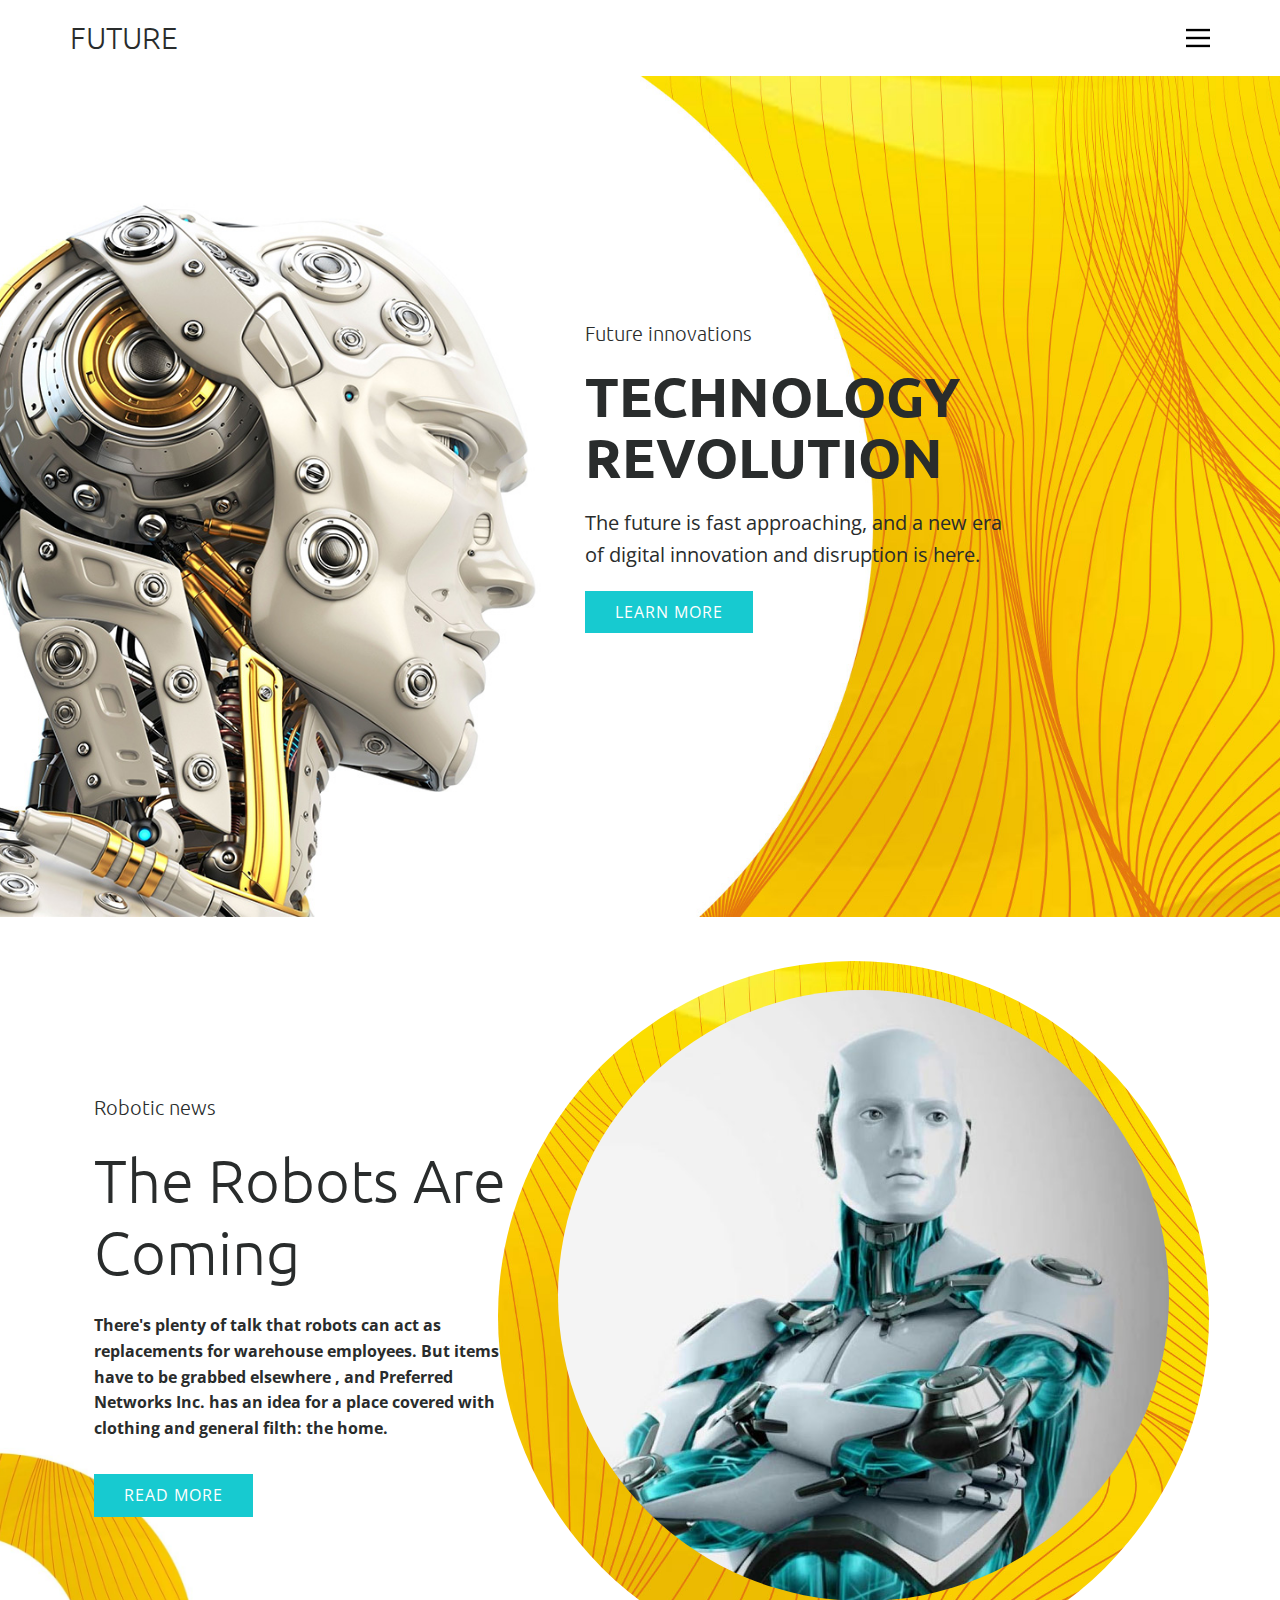
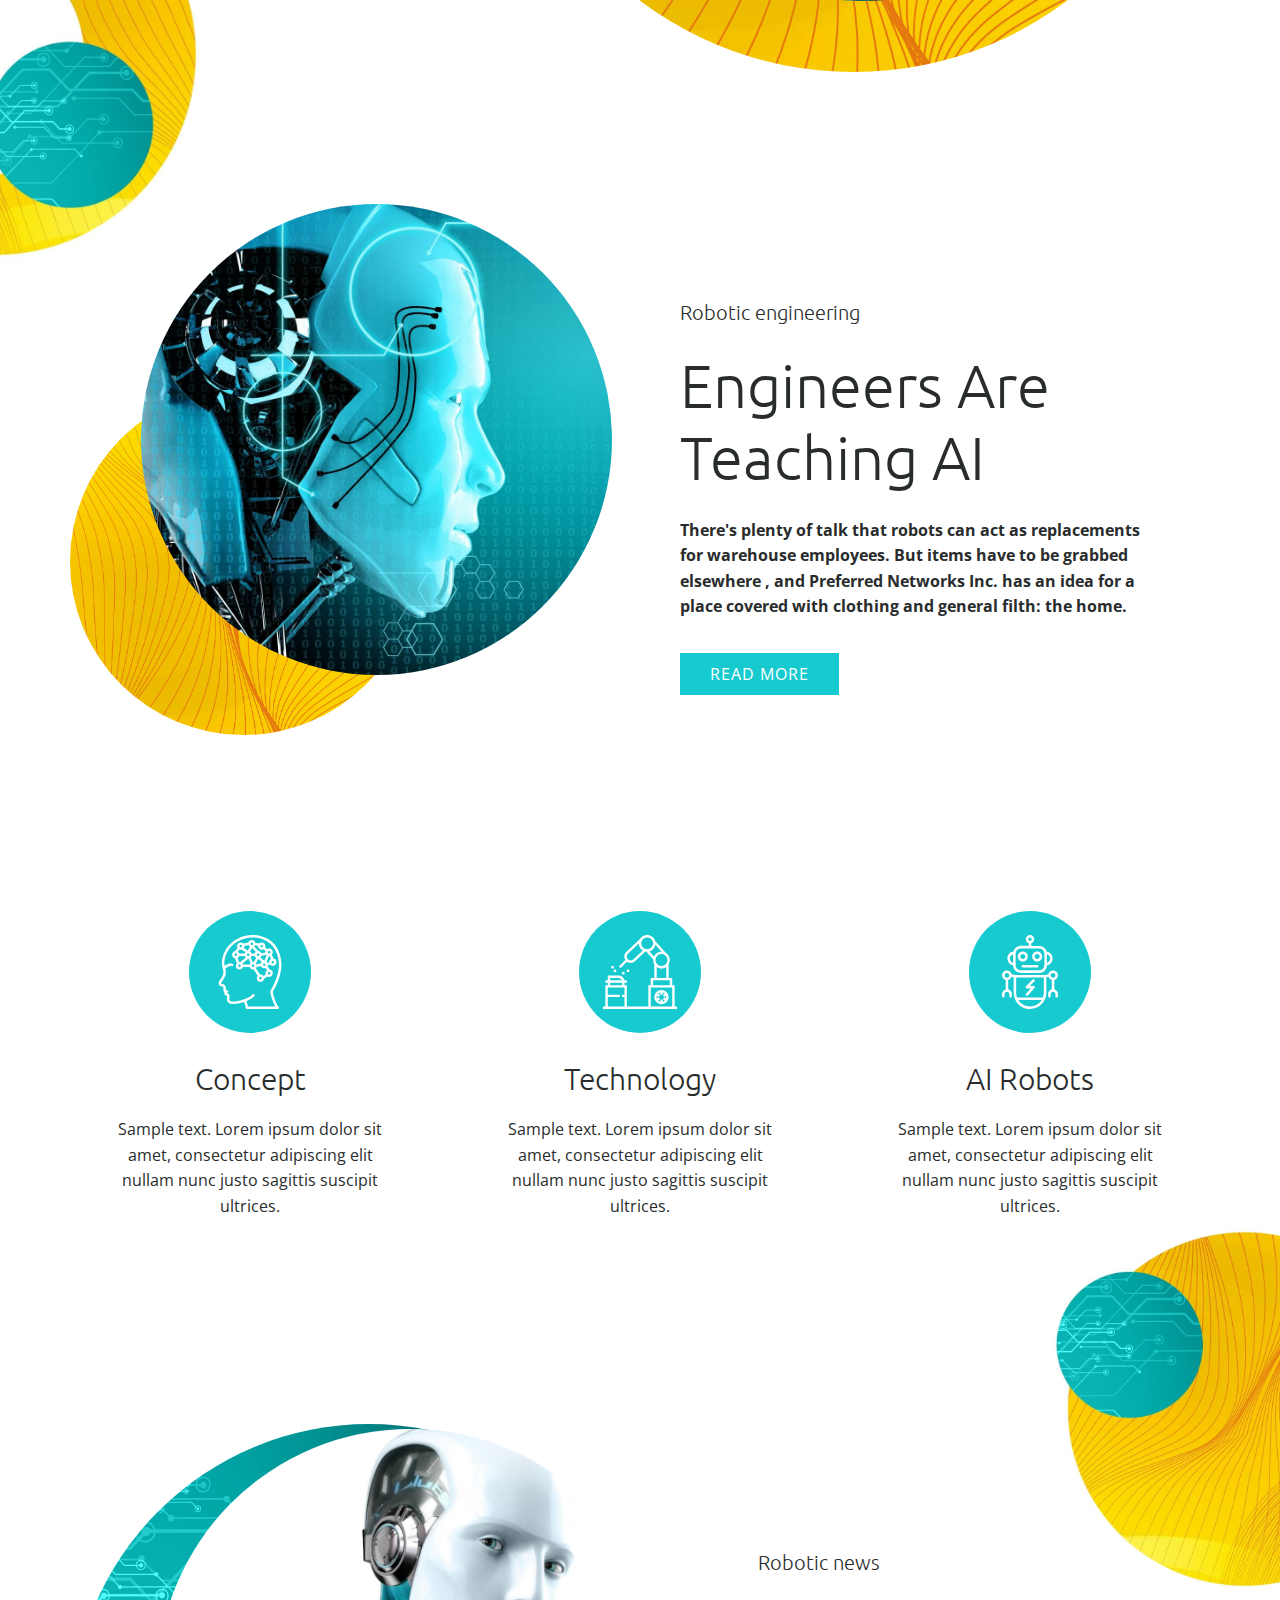
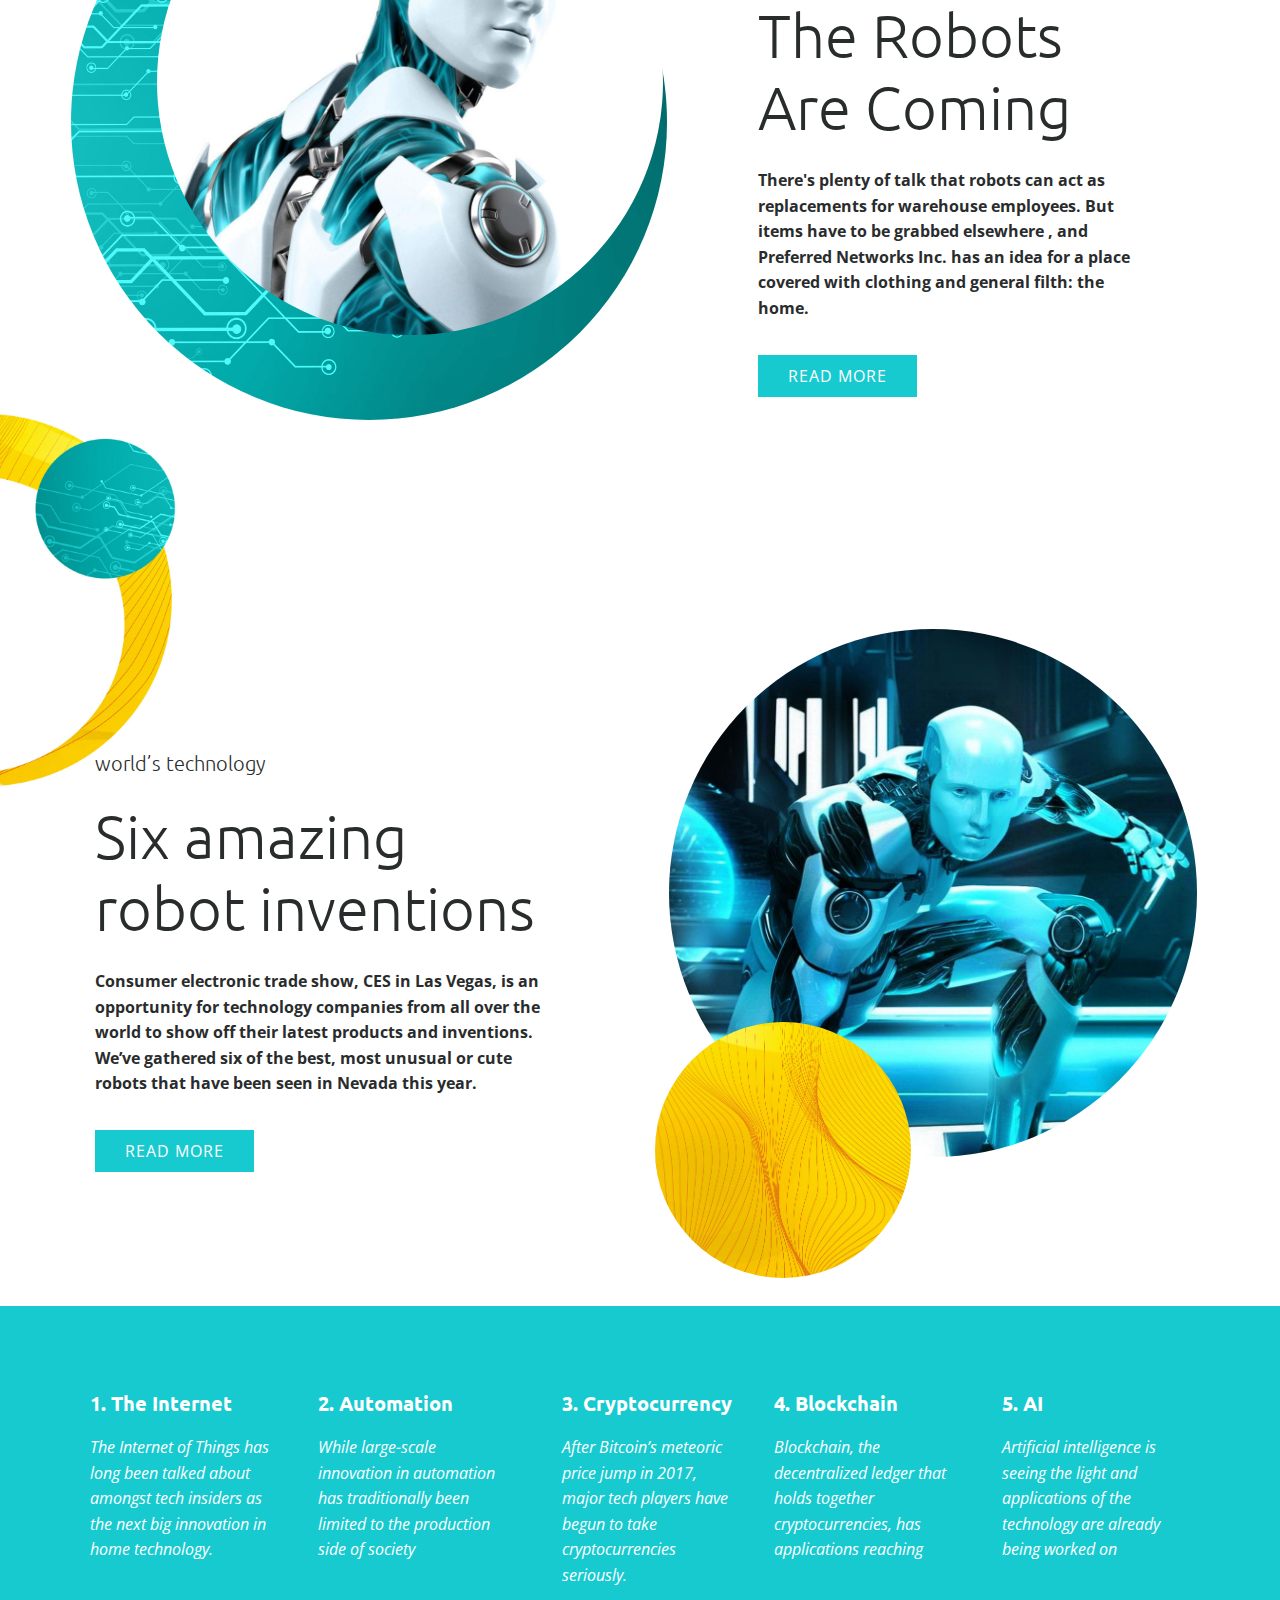
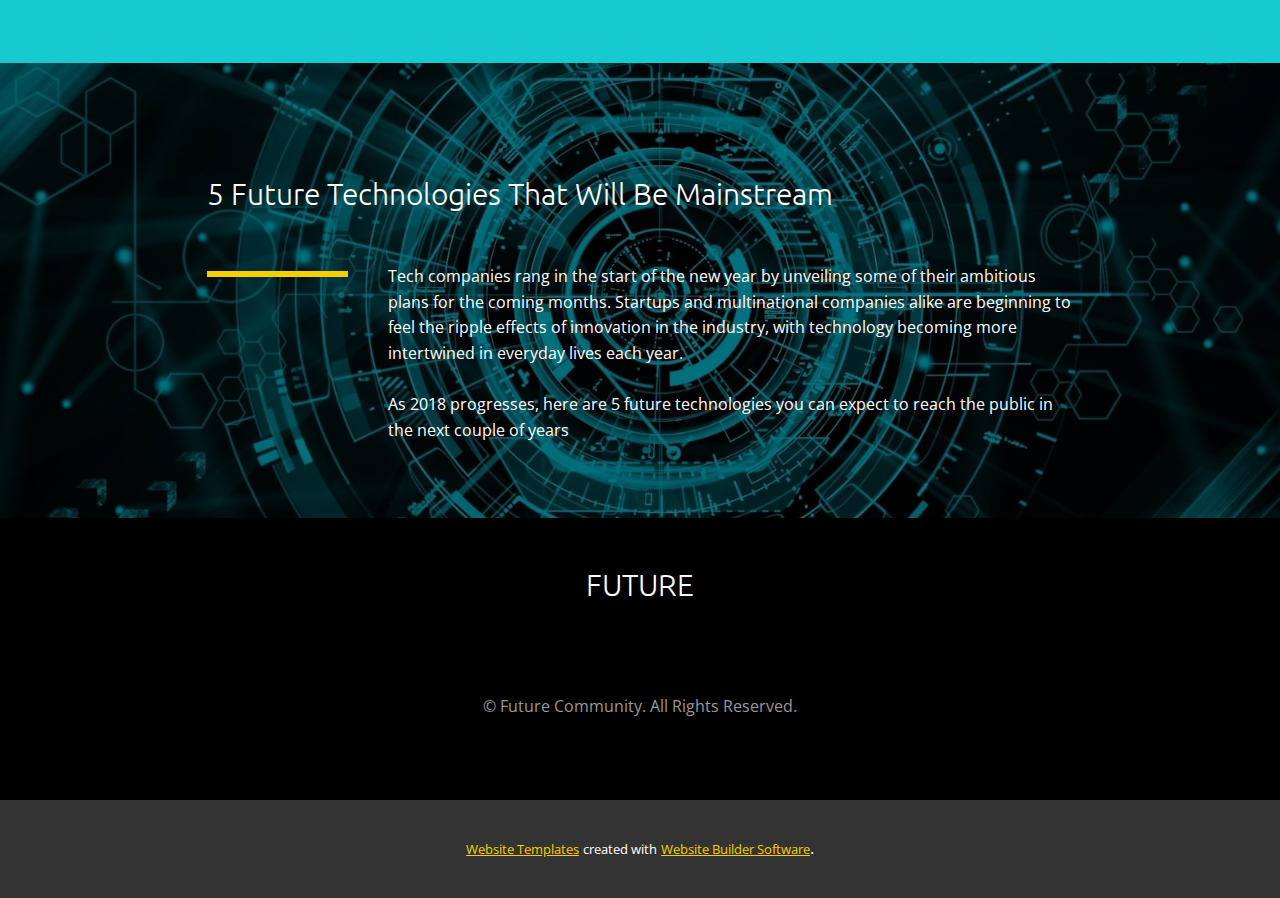
==== index.html @ d13a73da "Initial" ====
<!DOCTYPE html>
<html style="font-size: 16px;">
  <head>
    <meta name="viewport" content="width=device-width, initial-scale=1.0">
    <meta charset="utf-8">
    <meta name="keywords" content="FutureTechnologies, Can robots replace HR?, Tesla electric trucks, The robots are coming, Gadgets of the Future">
    <meta name="description" content="">
    <title>Page 2</title>
    <link rel="stylesheet" href="nicepage.css" media="screen">
<link rel="stylesheet" href="Page-2.css" media="screen">
    <script class="u-script" type="text/javascript" src="jquery-1.9.1.min.js" defer=""></script>
    <script class="u-script" type="text/javascript" src="nicepage.js" defer=""></script>
    <meta name="generator" content="Nicepage 4.12.16, nicepage.com">
    <link id="u-theme-google-font" rel="stylesheet" href="https://fonts.googleapis.com/css?family=Ubuntu:300,300i,400,400i,500,500i,700,700i|Open+Sans:300,300i,400,400i,500,500i,600,600i,700,700i,800,800i">
    
    
    
    
    
    
    
    
    
    <script type="application/ld+json">{
		"@context": "http://schema.org",
		"@type": "Organization",
		"name": "",
		"sameAs": []
}</script>
    <meta name="theme-color" content="#f7cf00">
    <meta property="og:title" content="Page 2">
    <meta property="og:type" content="website">
  </head>
  <body data-home-page="https://website2208623.nicepage.io/Page-2.html?version=3602c1d8-d53a-402c-b72b-8eabaae0a425" data-home-page-title="Page 2" class="u-body u-xl-mode"><header class="u-clearfix u-header u-header" id="sec-d5ff"><div class="u-clearfix u-sheet u-sheet-1">
        <nav class="u-align-left u-menu u-menu-dropdown u-nav-spacing-25 u-offcanvas u-menu-1" data-responsive-from="XL">
          <div class="menu-collapse">
            <a class="u-button-style u-nav-link u-text-black" href="#" style="padding: 4px 0px; font-size: calc(1em + 8px);">
              <svg class="u-svg-link" preserveAspectRatio="xMidYMin slice" viewBox="0 0 302 302" style="undefined"><use xlink:href="#svg-7b92"></use></svg>
              <svg xmlns="http://www.w3.org/2000/svg" xmlns:xlink="http://www.w3.org/1999/xlink" version="1.1" id="svg-7b92" x="0px" y="0px" viewBox="0 0 302 302" style="enable-background:new 0 0 302 302;" xml:space="preserve" class="u-svg-content"><g><rect y="36" width="302" height="30"></rect><rect y="236" width="302" height="30"></rect><rect y="136" width="302" height="30"></rect>
</g><g></g><g></g><g></g><g></g><g></g><g></g><g></g><g></g><g></g><g></g><g></g><g></g><g></g><g></g><g></g></svg>
            </a>
          </div>
          <div class="u-nav-container">
            <ul class="u-nav u-spacing-25 u-unstyled"><li class="u-nav-item"><a class="u-button-style u-nav-link" href="Page-2.html" style="padding: 8px 0px;">Page 2</a>
</li></ul>
          </div>
          <div class="u-nav-container-collapse">
            <div class="u-align-center u-black u-container-style u-inner-container-layout u-opacity u-opacity-95 u-sidenav">
              <div class="u-inner-container-layout u-sidenav-overflow">
                <div class="u-menu-close"></div>
                <ul class="u-align-center u-nav u-popupmenu-items u-unstyled u-nav-2"><li class="u-nav-item"><a class="u-button-style u-nav-link" href="Page-2.html">Page 2</a>
</li></ul>
              </div>
            </div>
            <div class="u-black u-menu-overlay u-opacity u-opacity-70"></div>
          </div>
        </nav>
        <h3 class="u-headline u-text u-text-1">
          <a href="/">FUTURE</a>
        </h3>
      </div></header> 
    <section class="u-clearfix u-valign-middle-lg u-valign-middle-md u-valign-middle-sm u-section-1" id="carousel_c23b">
      <div class="u-clearfix u-expanded-width u-layout-wrap u-layout-wrap-1">
        <div class="u-layout">
          <div class="u-layout-row">
            <div class="u-container-style u-image u-layout-cell u-left-cell u-size-30 u-image-1">
              <div class="u-container-layout"></div>
            </div>
            <div class="u-container-style u-image u-layout-cell u-right-cell u-size-30 u-image-2">
              <div class="u-container-layout u-valign-middle-lg u-valign-middle-md u-container-layout-2">
                <div class="u-border-no-bottom u-border-no-left u-border-no-right u-border-no-top u-container-style u-group u-group-1">
                  <div class="u-container-layout u-valign-middle-md u-valign-middle-sm u-valign-middle-xs u-container-layout-3">
                    <h5 class="u-text u-text-1">Future innovations</h5>
                    <h1 class="u-text u-title u-text-2">Technology Revolution</h1>
                    <p class="u-large-text u-text u-text-variant u-text-3">The future is fast approaching, and a new era of digital innovation and disruption is here.</p>
                    <a href="#" class="u-border-none u-btn u-button-style u-palette-2-base u-btn-1">learn more</a>
                  </div>
                </div>
              </div>
            </div>
          </div>
        </div>
      </div>
    </section>
    <section class="u-clearfix u-section-2" id="sec-f998">
      <img src="images/2.jpg" alt="" class="u-image u-image-default u-image-1" data-image-width="693" data-image-height="1080">
      <div class="u-clearfix u-expanded-width-md u-expanded-width-sm u-expanded-width-xs u-gutter-30 u-layout-wrap u-layout-wrap-1">
        <div class="u-layout">
          <div class="u-layout-row">
            <div class="u-container-style u-layout-cell u-left-cell u-size-28 u-layout-cell-1">
              <div class="u-container-layout u-valign-middle u-container-layout-1">
                <h5 class="u-text u-text-1">Robotic news</h5>
                <h2 class="u-text u-text-2">The Robots Are Coming</h2>
                <p class="u-text u-text-3">There's plenty of talk that robots can act as replacements for warehouse employees. But items have to be grabbed elsewhere , and Preferred Networks Inc. has an idea for a place covered with clothing and general filth: the
                                    home. </p>
                <a href="https://www.popularmechanics.com/technology/robots/a23846041/robot-clean-your-room/" class="u-border-none u-btn u-button-style u-palette-2-base u-btn-1" title="robots" target="_blank">read more</a>
              </div>
            </div>
            <div class="u-container-style u-layout-cell u-right-cell u-size-32 u-layout-cell-2">
              <div class="u-container-layout">
                <div class="u-expanded-width-xs u-image u-image-circle u-image-2"></div>
                <div class="u-image u-image-circle u-image-3"></div>
              </div>
            </div>
          </div>
        </div>
      </div>
    </section>
    <section class="u-clearfix u-section-3" id="carousel_7661">
      <div class="u-clearfix u-sheet u-sheet-1">
        <div class="u-clearfix u-expanded-width u-gutter-30 u-layout-wrap u-layout-wrap-1">
          <div class="u-gutter-0 u-layout">
            <div class="u-layout-row">
              <div class="u-container-style u-layout-cell u-left-cell u-size-30 u-layout-cell-1">
                <div class="u-container-layout u-valign-middle-xl">
                  <div class="u-image u-image-circle u-image-1"></div>
                  <div class="u-image u-image-circle u-image-2"></div>
                </div>
              </div>
              <div class="u-container-style u-layout-cell u-right-cell u-size-30 u-layout-cell-2">
                <div class="u-container-layout u-valign-middle-lg u-valign-middle-sm u-valign-middle-xl u-valign-middle-xs u-valign-top-md u-container-layout-2">
                  <h5 class="u-text u-text-1">Robotic engineering</h5>
                  <h2 class="u-text u-text-2">Engineers Are Teaching AI</h2>
                  <p class="u-text u-text-3">There's plenty of talk that robots can act as replacements for warehouse employees. But items have to be grabbed elsewhere , and Preferred Networks Inc. has an idea for a place covered with clothing and general filth: the
                                    home. </p>
                  <a href="https://www.popularmechanics.com/technology/robots/a21058742/scientists-are-teaching-ai-to-do-household-chores/" class="u-border-none u-btn u-button-style u-palette-2-base u-btn-1" title="robots" target="_blank">read more</a>
                </div>
              </div>
            </div>
          </div>
        </div>
      </div>
    </section>
    <section class="u-clearfix u-section-4" id="sec-22e2">
      <img src="images/46.jpg" alt="" class="u-image u-image-default u-image-1" data-image-width="671" data-image-height="1080">
      <div class="u-clearfix u-gutter-30 u-layout-spacing-vertical u-layout-wrap u-layout-wrap-1">
        <div class="u-layout">
          <div class="u-layout-row">
            <div class="u-container-style u-layout-cell u-left-cell u-size-20 u-size-20-md u-layout-cell-1">
              <div class="u-container-layout u-valign-middle-xs u-container-layout-1"><span class="u-icon u-icon-circle u-palette-2-base u-text-body-alt-color u-icon-1"><svg class="u-svg-link" preserveAspectRatio="xMidYMin slice" viewBox="0 0 512.157 512.157" style=""><use xlink:href="#svg-fae4"></use></svg><svg class="u-svg-content" viewBox="0 0 512.157 512.157" x="0px" y="0px" id="svg-fae4" style="enable-background:new 0 0 512.157 512.157;"><g transform="translate(-1 -1)"><g><g><path d="M470.991,248.578c13.333-72.417-8.433-171.963-87.742-219.4C333.158,1.078,274.075-6.357,218.583,8.457     C141.716,29.012,85.216,84.17,67.449,156.003c-3.961,14.57-5.64,29.666-4.975,44.75c0.851,9.359,2.578,18.618,5.159,27.654     c3.473,11.5,5.193,23.458,5.1,35.471c-0.358,14.3-10.208,29.137-18.908,42.229c-9.484,14.287-17.675,26.625-12.925,38.004     c4.508,7.713,12.442,12.795,21.333,13.667c0.512,0.092,1.03,0.145,1.55,0.158c2.376-0.291,4.758,0.497,6.491,2.149     s2.635,3.993,2.459,6.38c0,17.733,0.442,26.883,7.767,31.079c-0.639,1.334-1.085,2.753-1.325,4.212     c-0.736,5.006,1.067,10.049,4.808,13.454c3.72,3.603,8.433,6.009,13.533,6.908c0.358,0.083,0.7,0.146,1.033,0.225     c0.202,1.269,0.291,2.553,0.267,3.838c-0.061,3.173-0.286,6.342-0.675,9.492c-1.417,13.65-3.358,32.346,23.95,41.271     c5.481,1.532,11.162,2.223,16.85,2.05c25.858-1.148,51.413-6.047,75.863-14.542c7.059,12.31,11.315,26.026,12.462,40.171     c-0.001,2.263,0.898,4.434,2.499,6.035c1.6,1.6,3.771,2.499,6.035,2.499h213.333c3.649-0.045,6.86-2.422,7.967-5.9     c1.122-3.526-0.1-7.376-3.05-9.609c-8.829-6.704-38.068-77.335-38.967-102.705c2.577-5.851,6.029-12.421,10.117-20.053     C447.459,335.662,462.94,292.958,470.991,248.578z M397.953,394.086c0.217,20.408,18.615,74.332,34.421,102.005H243.61     c-2.125-13.075-6.361-25.717-12.543-37.432c24.724-9.69,46.503-22.149,56.957-35.822c2.845-3.747,2.123-9.09-1.616-11.946     c-3.738-2.857-9.083-2.15-11.951,1.579c-24.15,31.6-124.633,55.592-147.067,48.254c-14.208-4.646-13.642-10.1-12.275-23.283     c0.453-3.737,0.709-7.495,0.767-11.258c0-14.379-5.8-18.671-14.517-20.692c-1.645-0.235-3.216-0.842-4.592-1.775     c1.675-1.601,3.576-2.947,5.642-3.996c3.562-1.75,5.448-5.724,4.55-9.59s-4.34-6.603-8.309-6.606c-3.083,0-6.508,0-8.308-0.225     c-0.542-5.594-0.726-11.216-0.55-16.833c0.167-6.729-2.391-13.24-7.093-18.056c-4.702-4.816-11.151-7.529-17.882-7.523     c-6.15-1.296-8.017-2.963-8.175-3.35c-1.242-2.962,6.983-15.337,11.4-21.987c9.475-14.267,21.267-32.025,21.75-51.237     c0.239-10.661-0.947-21.306-3.527-31.653c9.305-8.188,20.286-14.244,32.177-17.743c4.237-0.74,8.591-0.435,12.683,0.887     c4.543,1.252,9.24-1.416,10.492-5.958c1.252-4.543-1.416-9.24-5.958-10.492c-6.72-2.068-13.844-2.458-20.75-1.138     c-12.059,3.072-23.329,8.669-33.065,16.421c-1.166-4.971-1.955-10.023-2.36-15.113c-0.578-13.298,0.949-26.604,4.525-39.425     c16.5-66.688,67.15-115.95,138.983-135.159c51.027-13.685,105.38-6.908,151.484,18.888     c72.325,43.254,92.025,134.854,79.725,201.658c-7.669,42.662-22.567,83.702-44.05,121.35     c-4.692,8.754-8.742,16.313-11.667,23.308C397.996,391.396,397.811,392.748,397.953,394.086z"></path><path d="M414.89,268.074c1.221-13.163-7.79-25.088-20.787-27.508l-16.341-22.651c1.002-1.848,1.77-3.814,2.286-5.853     l15.825-6.328c7.309,8.32,19.147,10.982,29.313,6.591c10.166-4.391,16.344-14.834,15.298-25.859s-9.08-20.118-19.891-22.518     l-12.82-25.573c8.993-9.163,9.77-23.584,1.812-33.659c-7.958-10.076-22.166-12.662-33.163-6.036l-14.296-11.869     c1.082-2.828,1.648-5.826,1.672-8.854c0.023-10.455-6.328-19.869-16.031-23.762c-9.703-3.894-20.8-1.481-28.01,6.09     l-25.299-6.324c-3.03-10.974-12.982-18.6-24.367-18.669c-11.385-0.069-21.429,7.435-24.592,18.371l-33.81,6.762     c-8.819-9.51-23.375-10.877-33.81-3.174c-10.435,7.702-13.418,22.014-6.93,33.244l-16.567,22.063     c-11.872,2.146-20.62,12.311-20.973,24.37c-0.353,12.059,7.786,22.718,19.512,25.555l13.699,33.819     c-7.516,7.378-9.735,18.612-5.589,28.295c4.146,9.682,13.808,15.829,24.334,15.481s19.762-7.118,23.26-17.053h45.813     c3.825,11.766,15.761,18.89,27.932,16.672l28.329,43.091c-7.268,8.058-8.649,19.828-3.445,29.35     c5.204,9.521,15.858,14.714,26.564,12.947c10.706-1.767,19.126-10.107,20.995-20.796l21.147-16.903     c4.024,2.537,8.681,3.891,13.438,3.907C402.619,291.302,413.67,281.238,414.89,268.074z M414.999,180.357     c4.268-0.009,7.886,3.137,8.47,7.364c0.585,4.227-2.044,8.237-6.153,9.387s-8.437-0.913-10.132-4.83     c-0.029-0.078-0.013-0.159-0.044-0.237l-0.054-0.083c-0.397-0.975-0.608-2.015-0.621-3.068     C406.471,184.18,410.288,180.362,414.999,180.357z M381.045,118.889c0.819-3.961,4.31-6.802,8.355-6.799     c4.713,0,8.533,3.82,8.533,8.533s-3.82,8.533-8.533,8.533c-1.056-0.013-2.099-0.224-3.077-0.622l-0.073-0.048     c-0.075-0.03-0.154-0.014-0.231-0.043C382.303,126.842,380.225,122.851,381.045,118.889z M372.556,139.75L372.556,139.75     l-15.769,39.428l-27.643-22.114c3.75-3.199,6.49-7.418,7.89-12.145l33.81-6.762C371.381,138.726,371.968,139.232,372.556,139.75z      M363.471,208.263c-1.149,4.104-5.152,6.73-9.375,6.148c-4.222-0.582-7.367-4.191-7.363-8.454     c0.005-4.711,3.822-8.529,8.533-8.533c1.056,0.013,2.099,0.224,3.077,0.622l0.073,0.048c0.077,0.031,0.158,0.018,0.235,0.046     C362.562,199.836,364.62,204.158,363.471,208.263z M338.199,69.424c4.713,0,8.533,3.82,8.533,8.533s-3.821,8.533-8.533,8.533     s-8.533-3.82-8.533-8.533C329.671,73.246,333.488,69.429,338.199,69.424z M293.293,71.26l19.491,4.873     c-0.045,0.614-0.184,1.2-0.184,1.825c0.015,14.132,11.468,25.585,25.6,25.6c4.576-0.024,9.061-1.287,12.976-3.656l14.297,11.869     c-1.082,2.828-1.649,5.826-1.673,8.854c0,0.516,0.123,0.999,0.152,1.508l-27.792,5.558c-3.485-8.112-10.903-13.857-19.629-15.202     l-31.244-31.243C288.756,78.646,291.511,75.211,293.293,71.26z M321.133,137.691c0,4.713-3.82,8.533-8.533,8.533     c-4.711-0.005-8.529-3.822-8.533-8.533c0-4.713,3.82-8.533,8.533-8.533S321.133,132.978,321.133,137.691z M269.933,52.357     c4.713,0,8.533,3.82,8.533,8.533s-3.82,8.533-8.533,8.533s-8.533-3.82-8.533-8.533C261.404,56.18,265.222,52.362,269.933,52.357z      M271.624,91.72l25.62,25.617c-3.983,3.009-6.998,7.118-8.672,11.82H268.36c-2.015-5.65-5.953-10.411-11.125-13.451     L271.624,91.72z M218.581,76.45l27.792-5.558c2.181,5.03,5.917,9.23,10.658,11.983l-15.49,25.817L214.763,91.51     c2.58-4.051,3.956-8.751,3.97-13.553C218.733,77.441,218.61,76.958,218.581,76.45z M252.866,137.691     c0,4.713-3.82,8.533-8.533,8.533c-4.711-0.005-8.529-3.822-8.533-8.533c0-4.713,3.82-8.533,8.533-8.533     S252.866,132.978,252.866,137.691z M193.133,69.424c4.713,0,8.533,3.82,8.533,8.533s-3.82,8.533-8.533,8.533     s-8.533-3.82-8.533-8.533C184.604,73.246,188.422,69.429,193.133,69.424z M183.845,101.75c5.199,2.144,10.987,2.389,16.349,0.693     l26.347,16.905c-2.804,2.747-4.938,6.104-6.235,9.809h-37.279c-1.863-5.282-5.405-9.809-10.085-12.886L183.845,101.75z      M158.999,146.224c-4.713,0-8.533-3.82-8.533-8.533c0.005-4.711,3.822-8.529,8.533-8.533c4.713,0,8.533,3.82,8.533,8.533     S163.712,146.224,158.999,146.224z M184.599,223.024c-4.713,0-8.533-3.821-8.533-8.533c0-4.713,3.82-8.533,8.533-8.533     s8.533,3.821,8.533,8.533C193.128,219.202,189.31,223.019,184.599,223.024z M189.452,189.381     c-1.598-0.318-3.224-0.482-4.853-0.491c-0.845,0-1.643,0.169-2.467,0.25l-11.628-28.707c5.839-2.959,10.32-8.045,12.522-14.209     h37.279c1.537,4.298,4.198,8.105,7.706,11.024L189.452,189.381z M254.439,205.957h-45.813c-0.911-2.556-2.226-4.95-3.894-7.09     l41.909-34.924l14.271,32.008C257.996,198.729,255.778,202.158,254.439,205.957z M268.36,146.224h20.213     c2.015,5.65,5.953,10.411,11.125,13.451l-17.742,29.569c-1.154-0.198-2.319-0.316-3.489-0.353c-0.661,0-1.282,0.146-1.931,0.195     l-14.649-32.855C264.803,153.452,267.021,150.023,268.36,146.224z M278.466,223.024c-4.713,0-8.533-3.821-8.533-8.533     c0-4.713,3.821-8.533,8.533-8.533c4.713,0,8.533,3.821,8.533,8.533C286.995,219.202,283.177,223.019,278.466,223.024z      M314.891,167.52l23.831,19.065c-3.749,3.2-6.49,7.419-7.89,12.145l-28.806,5.761c-1.187-2.727-2.839-5.226-4.883-7.386     L314.891,167.52z M329.666,308.357c-4.713,0-8.533-3.82-8.533-8.533s3.82-8.533,8.533-8.533s8.533,3.82,8.533,8.533     C338.195,304.535,334.377,308.353,329.666,308.357z M363.799,265.691c0.031,2.851,0.544,5.676,1.517,8.356l-14.405,11.515     c-5.386-8.413-15.323-12.737-25.15-10.943l-28.329-43.091c2.531-2.822,4.399-6.173,5.468-9.809l28.806-5.761     c5.492,12.971,20.439,19.057,33.429,13.611l10.527,14.592C368.288,248.839,363.814,256.958,363.799,265.691z M372.11,186.831     l16.282-40.709c0.341,0.014,0.662,0.102,1.007,0.102c1.028-0.04,2.053-0.144,3.069-0.31l10.332,20.611     c-8.226,4.438-13.368,13.019-13.401,22.366c0,0.346,0.089,0.667,0.102,1.01l-11.473,4.587     C376.561,191.583,374.552,188.984,372.11,186.831z M389.399,274.224c-4.713,0-8.533-3.82-8.533-8.533     c0.005-4.711,3.822-8.529,8.533-8.533c4.713,0,8.533,3.82,8.533,8.533S394.112,274.224,389.399,274.224z"></path>
</g>
</g>
</g></svg></span>
                <h3 class="u-align-center u-text u-text-1">Concept</h3>
                <p class="u-align-center u-text u-text-2">Sample text. Lorem ipsum dolor sit amet, consectetur adipiscing elit nullam nunc justo sagittis suscipit ultrices.</p>
              </div>
            </div>
            <div class="u-container-style u-layout-cell u-size-20 u-size-20-md u-layout-cell-2">
              <div class="u-container-layout u-valign-middle-xs u-container-layout-2"><span class="u-icon u-icon-circle u-palette-2-base u-text-body-alt-color u-icon-2"><svg class="u-svg-link" preserveAspectRatio="xMidYMin slice" viewBox="0 0 496 496" style=""><use xlink:href="#svg-05fe"></use></svg><svg class="u-svg-content" viewBox="0 0 496 496" x="0px" y="0px" id="svg-05fe" style="enable-background:new 0 0 496 496;"><g><g><g><rect x="72" y="232" width="16" height="16"></rect><rect x="56" y="208" width="16" height="16"></rect><rect x="128" y="248" width="16" height="16"></rect><rect x="160" y="232" width="16" height="16"></rect><path d="M392,464c26.472,0,48-21.528,48-48s-21.528-48-48-48s-48,21.528-48,48S365.528,464,392,464z M361.288,407.512     l12.856,7.424l8-13.856L369.2,393.6c4-4.072,9.104-6.984,14.8-8.464V400h16v-14.864c5.688,1.48,10.8,4.392,14.8,8.464     l-12.936,7.472l8,13.856l12.856-7.424c0.744,2.728,1.28,5.536,1.28,8.496c0,2.96-0.536,5.768-1.288,8.488l-12.856-7.424     l-8,13.856l12.944,7.48c-4,4.072-9.112,6.984-14.8,8.464V432h-16v14.864c-5.688-1.48-10.8-4.392-14.8-8.464l12.936-7.472     l-8-13.856l-12.856,7.424c-0.744-2.728-1.28-5.536-1.28-8.496C360,413.04,360.536,410.232,361.288,407.512z"></path><path d="M480,480V336h-16v-48h-24v-91.304c5.048-8.408,8-18.2,8-28.696c0-19.864-10.432-37.304-26.064-47.248l-72.312-80.808     C342.704,16.872,321.296,0,296,0c-19.648,0-36.936,10.2-46.936,25.56l-93.16,88.496c-8.312,7.896-12.976,18.56-13.128,30.024     c-0.104,8.352,2.256,16.32,6.648,23.184l-43.08,43.08l11.312,11.312l42.832-42.832c7.312,5.256,15.848,8.016,24.456,8.008     c10.232,0,20.488-3.728,28.608-11.224l70.368-64.96c2.408,0.536,4.872,0.904,7.392,1.112l44.976,50.592     C336.096,164.216,336,166.096,336,168c0,10.496,2.96,20.288,8,28.696V288h-24v48h-16v144H160V336h-16v-16h16v-16h-16.808     c-3.72-18.232-19.872-32-39.192-32H32v32H16v16h16v16H16v144H0v16h16h144h144h176h16v-16H480z M48,288h56     c10.416,0,19.216,6.712,22.528,16H48V288z M48,320h80v16H48V320z M144,400h-16v16h16v64H32v-64h80v-16H32v-48h112V400z M432,168     c0,22.056-17.944,40-40,40c-22.056,0-40-17.944-40-40c0-22.056,17.944-40,40-40C414.056,128,432,145.944,432,168z M424,213.888     V288h-64v-74.112C369.08,220.24,380.104,224,392,224S414.92,220.24,424,213.888z M202.704,163.848     c-10.368,9.568-26.28,9.256-36.256-0.72c-5.032-5.032-7.76-11.728-7.664-18.84s2.984-13.736,8.144-18.632l73.088-69.44     c0.08,20.352,11.096,38.128,27.44,47.864L202.704,163.848z M295.944,96C273.912,95.96,256,78.032,256,56     c0-22.056,17.944-40,40-40c22.056,0,40,17.944,40,40c0,22.04-17.928,39.976-39.968,40H295.944z M341.44,144.088l-30.4-34.2     c20.568-5.752,36.36-22.952,40.072-44.288l41.544,46.432c-0.216,0-0.432-0.032-0.656-0.032     C369.688,112,350.432,125.152,341.44,144.088z M336,304h8h96h8v32H336V304z M464,480H320V352h144V480z"></path>
</g>
</g>
</g></svg></span>
                <h3 class="u-align-center u-text u-text-3">Technology</h3>
                <p class="u-align-center u-text u-text-4">Sample text. Lorem ipsum dolor sit amet, consectetur adipiscing elit nullam nunc justo sagittis suscipit ultrices.</p>
              </div>
            </div>
            <div class="u-align-center-sm u-align-center-xs u-container-style u-layout-cell u-right-cell u-size-20 u-size-20-md u-layout-cell-3">
              <div class="u-container-layout u-valign-middle-sm u-valign-middle-xs u-container-layout-3"><span class="u-icon u-icon-circle u-palette-2-base u-text-body-alt-color u-icon-3"><svg class="u-svg-link" preserveAspectRatio="xMidYMin slice" viewBox="0 0 471.477 471.477" style=""><use xlink:href="#svg-e8bc"></use></svg><svg class="u-svg-content" viewBox="0 0 471.477 471.477" x="0px" y="0px" id="svg-e8bc" style="enable-background:new 0 0 471.477 471.477;"><g><g><path d="M190.024,105.178c-17.673,0-32,14.327-32,32s14.327,32,32,32c17.673,0,32-14.327,32-32S207.697,105.178,190.024,105.178z     M190.024,153.178c-8.837,0-16-7.163-16-16c0.044-8.805,7.195-15.92,16-15.92v-0.08c8.837,0,16,7.163,16,16    S198.861,153.178,190.024,153.178z"></path>
</g>
</g><g><g><path d="M281.544,105.178c-17.673,0-32,14.327-32,32s14.327,32,32,32c17.673,0,32-14.327,32-32S299.217,105.178,281.544,105.178z     M281.544,153.178c-8.837,0-16-7.163-16-16c0.044-8.805,7.195-15.92,16-15.92v-0.08c8.837,0,16,7.163,16,16    S290.381,153.178,281.544,153.178z"></path>
</g>
</g><g><g><path d="M379.097,142.007c-3.452-18.993-18.742-33.603-37.872-36.189c-5.28-19.52-20.48-36.16-51.04-36.16h-46.4v-17.6    c14.034-4.418,21.829-19.377,17.41-33.41c-4.418-14.034-19.377-21.829-33.41-17.41c-14.034,4.418-21.829,19.377-17.41,33.41    c2.613,8.298,9.112,14.798,17.41,17.41v17.2h-46.32c-21.6,0-44.32,9.92-51.2,36.16c-24.381,3.347-41.433,25.825-38.086,50.206    c2.624,19.117,17.255,34.372,36.246,37.794l-0.08,0.4c2.4,35.12,28.48,48,53.04,48h108.8c36.56,0,51.2-24,53.04-48    C367.437,189.416,383.498,166.22,379.097,142.007z M128.104,177.818c-15.11-4.368-23.819-20.158-19.452-35.268    c2.715-9.393,10.059-16.737,19.452-19.452V177.818z M225.144,27.098c0-5.876,4.764-10.64,10.64-10.64    c5.876,0,10.64,4.764,10.64,10.64c0,5.876-4.764,10.64-10.64,10.64C229.908,37.738,225.144,32.974,225.144,27.098z     M327.464,188.058c0,13.92-4.88,37.28-37.28,37.28h-108.72c-13.92,0-37.28-4.88-37.28-37.28l-0.08-64.96    c0-32.48,23.36-37.28,37.28-37.28h108.8c32.48,0,37.28,23.36,37.28,37.28V188.058z M343.144,177.258v-54.72    c12.196,3.52,20.604,14.667,20.64,27.36C363.748,162.591,355.34,173.738,343.144,177.258z"></path>
</g>
</g><g><g><path d="M281.544,190.938h-91.52c-4.418,0-8,3.582-8,8s3.582,8,8,8h91.52c4.418,0,8-3.582,8-8S285.962,190.938,281.544,190.938z"></path>
</g>
</g><g><g><path d="M413.784,256.778L413.784,256.778c-0.153-17.142-14.173-30.915-31.315-30.762c-14.344,0.128-26.732,10.067-29.965,24.042    l-21.36,4.16h-190.72l-21.36-4.16c-3.66-16.748-20.203-27.358-36.951-23.698c-16.748,3.66-27.358,20.203-23.698,36.951    c2.488,11.384,11.141,20.416,22.409,23.388v59.76c-13.533,3.61-22.972,15.834-23.04,29.84v14.16c0,4.418,3.582,8,8,8s8-3.582,8-8    v-14.24c0-8.306,6.734-15.04,15.04-15.04c8.306,0,15.04,6.734,15.04,15.04v14.24c0,4.418,3.582,8,8,8c4.418,0,8-3.582,8-8v-14.24    c-0.068-14.006-9.507-26.23-23.04-29.84v-59.76c10.163-2.738,18.239-10.453,21.44-20.48l13.36,2.64v98.72    c0.016,14.473,3.068,28.781,8.96,42v0.72c23.619,52.357,85.21,75.653,137.566,52.034c23.106-10.424,41.61-28.927,52.034-52.034    l0.4-0.88c5.955-13.151,9.089-27.404,9.2-41.84v-98.72l13.36-2.64c3.201,10.027,11.277,17.742,21.44,20.48v59.76    c-13.533,3.61-22.972,15.834-23.04,29.84v14.24c0,4.418,3.582,8,8,8s8-3.582,8-8v-14.24c0.008-8.306,6.748-15.034,15.054-15.026    c8.295,0.008,15.018,6.731,15.026,15.026v14.24c0,4.418,3.582,8,8,8s8-3.582,8-8v-14.24c-0.068-14.006-9.507-26.23-23.04-29.84    v-59.76C404.18,283.069,413.696,270.829,413.784,256.778z M88.824,271.818c-8.306,0-15.04-6.734-15.04-15.04    c0-8.306,6.734-15.04,15.04-15.04c8.306,0,15.04,6.734,15.04,15.04C103.864,265.084,97.13,271.818,88.824,271.818z     M235.784,455.578c-30.139-0.001-58.182-15.425-74.32-40.88h148.64C293.966,440.152,265.923,455.577,235.784,455.578z     M323.784,367.578c-0.039,10.668-2.018,21.24-5.84,31.2h-164.48c-3.822-9.96-5.801-20.532-5.84-31.2v-97.36h176.16V367.578z     M382.827,271.816c-0.028,0-0.055,0.001-0.083,0.001l-0.16-0.24c-8.306,0-15.04-6.734-15.04-15.04    c0-8.306,6.734-15.04,15.04-15.04c8.306,0,15.04,6.734,15.04,15.04C397.757,264.843,391.132,271.683,382.827,271.816z"></path>
</g>
</g><g><g><path d="M264.085,326.679c-1.465-1.322-3.367-2.056-5.341-2.061h-24l29.44-30.24c2.83-3.393,2.375-8.437-1.018-11.268    c-3.034-2.531-7.461-2.468-10.422,0.148l-42.64,43.84c-3.093,3.155-3.042,8.22,0.113,11.313c1.507,1.477,3.537,2.299,5.647,2.287    h24.64l-30.32,33.76c-2.952,3.272-2.702,8.316,0.56,11.28h0c3.272,2.952,8.316,2.702,11.28-0.56l42.64-47.2    C267.624,334.698,267.365,329.639,264.085,326.679z"></path>
</g>
</g></svg></span>
                <h3 class="u-align-center-lg u-align-center-md u-align-center-xl u-text u-text-5">AI Robots</h3>
                <p class="u-align-center-lg u-align-center-md u-align-center-xl u-text u-text-6">Sample text. Lorem ipsum dolor sit amet, consectetur adipiscing elit nullam nunc justo sagittis suscipit ultrices.</p>
              </div>
            </div>
          </div>
        </div>
      </div>
    </section>
    <section class="u-clearfix u-section-5" id="carousel_2232">
      <div class="u-clearfix u-sheet u-sheet-1">
        <div class="u-clearfix u-expanded-width u-gutter-30 u-layout-wrap u-layout-wrap-1">
          <div class="u-layout">
            <div class="u-layout-row">
              <div class="u-container-style u-layout-cell u-left-cell u-size-34 u-layout-cell-1">
                <div class="u-container-layout">
                  <div class="u-expanded-width-xs u-image u-image-circle u-image-1"></div>
                  <div class="u-image u-image-circle u-image-2"></div>
                </div>
              </div>
              <div class="u-container-style u-layout-cell u-right-cell u-size-26 u-layout-cell-2">
                <div class="u-container-layout u-valign-middle-sm u-valign-top-xs u-container-layout-2">
                  <h5 class="u-text u-text-1">Robotic news</h5>
                  <h2 class="u-text u-text-2">The Robots Are Coming</h2>
                  <p class="u-text u-text-3">There's plenty of talk that robots can act as replacements for warehouse employees. But items have to be grabbed elsewhere , and Preferred Networks Inc. has an idea for a place covered with clothing and general filth: the
                                    home. </p>
                  <a href="https://www.popularmechanics.com/technology/robots/a23846041/robot-clean-your-room/" class="u-border-none u-btn u-button-style u-palette-2-base u-btn-1" title="robots" target="_blank">read more</a>
                </div>
              </div>
            </div>
          </div>
        </div>
      </div>
    </section>
    <section class="u-clearfix u-section-6" id="carousel_876e">
      <img src="images/Untitled8.jpg" alt="" class="u-image u-image-default u-image-1">
      <div class="u-clearfix u-gutter-30 u-layout-wrap u-layout-wrap-1">
        <div class="u-gutter-0 u-layout">
          <div class="u-layout-row">
            <div class="u-container-style u-layout-cell u-left-cell u-size-30 u-layout-cell-1">
              <div class="u-container-layout u-container-layout-1">
                <h5 class="u-text u-text-1">world’s technology</h5>
                <h2 class="u-text u-text-2">Six amazing robot inventions</h2>
                <p class="u-text u-text-3">Consumer electronic trade show, CES in Las Vegas, is an opportunity for technology companies from all over the world to show off their latest products and inventions. <br>We’ve gathered six of the best, most unusual or cute robots that have been seen in Nevada this year.
                </p>
                <a href="http://home.bt.com/tech-gadgets/future-tech/six-robots-ces-2018-las-vegas-11364242761382" class="u-border-none u-btn u-button-style u-palette-2-base u-btn-1" title="robots" target="_blank">read more</a>
              </div>
            </div>
            <div class="u-container-style u-layout-cell u-right-cell u-size-30 u-layout-cell-2">
              <div class="u-container-layout">
                <div class="u-image u-image-circle u-image-2"></div>
                <div class="u-image u-image-circle u-image-3"></div>
              </div>
            </div>
          </div>
        </div>
      </div>
    </section>
    <section class="u-clearfix u-palette-2-base u-section-7" id="sec-2d43">
      <div class="u-clearfix u-sheet u-sheet-1">
        <div class="u-clearfix u-expanded-width u-gutter-0 u-layout-wrap u-layout-wrap-1">
          <div class="u-layout">
            <div class="u-layout-row">
              <div class="u-container-style u-layout-cell u-left-cell u-size-12 u-size-60-md u-layout-cell-1">
                <div class="u-container-layout">
                  <h4 class="u-text u-text-1">1. The Internet</h4>
                  <p class="u-text u-text-2">The Internet of Things has long been talked about amongst tech insiders as the next big innovation in home technology.&nbsp;</p>
                </div>
              </div>
              <div class="u-container-style u-layout-cell u-size-12 u-size-60-md u-layout-cell-2">
                <div class="u-container-layout">
                  <h4 class="u-text u-text-3">2. Automation</h4>
                  <p class="u-text u-text-4">While large-scale innovation in automation has traditionally been limited to the production side of society</p>
                </div>
              </div>
              <div class="u-container-style u-layout-cell u-size-12 u-size-60-md u-layout-cell-3">
                <div class="u-container-layout u-container-layout-3">
                  <h4 class="u-text u-text-5">3. Cryptocurrency</h4>
                  <p class="u-text u-text-6">After Bitcoin’s meteoric price jump in 2017, major tech players have begun to take cryptocurrencies seriously.</p>
                </div>
              </div>
              <div class="u-container-style u-layout-cell u-size-12 u-size-60-md u-layout-cell-4">
                <div class="u-container-layout">
                  <h4 class="u-text u-text-7">4. Blockchain</h4>
                  <p class="u-text u-text-8">Blockchain, the decentralized ledger that holds together cryptocurrencies, has applications reaching</p>
                </div>
              </div>
              <div class="u-container-style u-layout-cell u-right-cell u-size-12 u-size-60-md u-layout-cell-5">
                <div class="u-container-layout">
                  <h4 class="u-text u-text-9">5. AI</h4>
                  <p class="u-text u-text-10">Artificial intelligence is seeing the light and applications of the technology are already being worked on</p>
                </div>
              </div>
            </div>
          </div>
        </div>
      </div>
    </section>
    <section class="u-clearfix u-image u-shading u-section-8" id="sec-e6d3">
      <div class="u-clearfix u-sheet u-sheet-1">
        <div class="u-clearfix u-expanded-width-md u-expanded-width-sm u-expanded-width-xs u-layout-wrap u-layout-wrap-1">
          <div class="u-layout">
            <div class="u-layout-col">
              <div class="u-size-30">
                <div class="u-layout-row">
                  <div class="u-align-left u-container-style u-layout-cell u-left-cell u-right-cell u-size-60 u-layout-cell-1">
                    <div class="u-container-layout u-valign-middle u-container-layout-1">
                      <h3 class="u-align-left-md u-align-left-xs u-text u-text-1">5 Future Technologies That Will Be Mainstream</h3>
                    </div>
                  </div>
                </div>
              </div>
              <div class="u-size-30">
                <div class="u-layout-row">
                  <div class="u-container-style u-layout-cell u-left-cell u-size-12 u-layout-cell-2">
                    <div class="u-container-layout">
                      <div class="u-align-left u-border-6 u-border-palette-1-base u-line u-line-horizontal u-line-1"></div>
                    </div>
                  </div>
                  <div class="u-align-left u-container-style u-layout-cell u-right-cell u-size-48 u-layout-cell-3">
                    <div class="u-container-layout u-valign-top u-container-layout-3">
                      <p class="u-align-left-xs u-expanded-width-xs u-text u-text-2">Tech companies rang in the start of the new year by unveiling some of their ambitious plans for the coming months. Startups and multinational companies alike are beginning to feel the ripple effects of innovation
                                            in the industry, with technology becoming more intertwined in everyday lives each year. <br>
                        <br>As 2018 progresses, here are 5 future technologies you can expect to reach the public in the next couple of years
                      </p>
                    </div>
                  </div>
                </div>
              </div>
            </div>
          </div>
        </div>
      </div>
    </section>
    
    
    <footer class="u-black u-clearfix u-footer" id="sec-1ced"><div class="u-clearfix u-sheet u-sheet-1">
        <h3 class="u-align-center u-headline u-text u-text-1">
          <a href="/">FUTURE</a>
        </h3>
        <div class="u-align-left u-social-icons u-spacing-10 u-social-icons-1">
          <a class="u-social-url" target="_blank" href=""><span class="u-icon u-icon-circle u-social-facebook u-social-icon u-icon-1"><svg class="u-svg-link" preserveAspectRatio="xMidYMin slice" viewBox="0 0 112.2 112.2" style=""><use xlink:href="#svg-7a70"></use></svg><svg xmlns="http://www.w3.org/2000/svg" xmlns:xlink="http://www.w3.org/1999/xlink" version="1.1" xml:space="preserve" class="u-svg-content" viewBox="0 0 112.2 112.2" x="0px" y="0px" id="svg-7a70"><path d="M75.5,28.8H65.4c-1.5,0-4,0.9-4,4.3v9.4h13.9l-1.5,15.8H61.4v45.1H42.8V58.3h-8.8V42.4h8.8V32.2 c0-7.4,3.4-18.8,18.8-18.8h13.8v15.4H75.5z"></path></svg></span>
          </a>
          <a class="u-social-url" target="_blank" href=""><span class="u-icon u-icon-circle u-social-icon u-social-twitter u-icon-2"><svg class="u-svg-link" preserveAspectRatio="xMidYMin slice" viewBox="0 0 112.2 112.2" style=""><use xlink:href="#svg-6689"></use></svg><svg xmlns="http://www.w3.org/2000/svg" xmlns:xlink="http://www.w3.org/1999/xlink" version="1.1" xml:space="preserve" class="u-svg-content" viewBox="0 0 112.2 112.2" x="0px" y="0px" id="svg-6689"><path d="M92.2,38.2c0,0.8,0,1.6,0,2.3c0,24.3-18.6,52.4-52.6,52.4c-10.6,0.1-20.2-2.9-28.5-8.2 c1.4,0.2,2.9,0.2,4.4,0.2c8.7,0,16.7-2.9,23-7.9c-8.1-0.2-14.9-5.5-17.3-12.8c1.1,0.2,2.4,0.2,3.4,0.2c1.6,0,3.3-0.2,4.8-0.7 c-8.4-1.6-14.9-9.2-14.9-18c0-0.2,0-0.2,0-0.2c2.5,1.4,5.4,2.2,8.4,2.3c-5-3.3-8.3-8.9-8.3-15.4c0-3.4,1-6.5,2.5-9.2 c9.1,11.1,22.7,18.5,38,19.2c-0.2-1.4-0.4-2.8-0.4-4.3c0.1-10,8.3-18.2,18.5-18.2c5.4,0,10.1,2.2,13.5,5.7c4.3-0.8,8.1-2.3,11.7-4.5 c-1.4,4.3-4.3,7.9-8.1,10.1c3.7-0.4,7.3-1.4,10.6-2.9C98.9,32.3,95.7,35.5,92.2,38.2z"></path></svg></span>
          </a>
          <a class="u-social-url" target="_blank" href=""><span class="u-icon u-icon-circle u-social-icon u-social-instagram u-icon-3"><svg class="u-svg-link" preserveAspectRatio="xMidYMin slice" viewBox="0 0 112.2 112.2" style=""><use xlink:href="#svg-7175"></use></svg><svg xmlns="http://www.w3.org/2000/svg" xmlns:xlink="http://www.w3.org/1999/xlink" version="1.1" xml:space="preserve" class="u-svg-content" viewBox="0 0 112.2 112.2" x="0px" y="0px" id="svg-7175"><path d="M55.9,32.9c-12.8,0-23.2,10.4-23.2,23.2s10.4,23.2,23.2,23.2s23.2-10.4,23.2-23.2S68.7,32.9,55.9,32.9z M55.9,69.4c-7.4,0-13.3-6-13.3-13.3c-0.1-7.4,6-13.3,13.3-13.3s13.3,6,13.3,13.3C69.3,63.5,63.3,69.4,55.9,69.4z"></path><path d="M79.7,26.8c-3,0-5.4,2.5-5.4,5.4s2.5,5.4,5.4,5.4c3,0,5.4-2.5,5.4-5.4S82.7,26.8,79.7,26.8z"></path><path d="M78.2,11H33.5C21,11,10.8,21.3,10.8,33.7v44.7c0,12.6,10.2,22.8,22.7,22.8h44.7c12.6,0,22.7-10.2,22.7-22.7 V33.7C100.8,21.1,90.6,11,78.2,11z M91,78.4c0,7.1-5.8,12.8-12.8,12.8H33.5c-7.1,0-12.8-5.8-12.8-12.8V33.7 c0-7.1,5.8-12.8,12.8-12.8h44.7c7.1,0,12.8,5.8,12.8,12.8V78.4z"></path></svg></span>
          </a>
          <a class="u-social-url" target="_blank" href=""><span class="u-icon u-icon-circle u-social-icon u-social-linkedin u-icon-4"><svg class="u-svg-link" preserveAspectRatio="xMidYMin slice" viewBox="0 0 112.2 112.2" style=""><use xlink:href="#svg-67a0"></use></svg><svg xmlns="http://www.w3.org/2000/svg" xmlns:xlink="http://www.w3.org/1999/xlink" version="1.1" xml:space="preserve" class="u-svg-content" viewBox="0 0 112.2 112.2" x="0px" y="0px" id="svg-67a0"><path d="M33.8,96.8H14.5v-58h19.3V96.8z M24.1,30.9L24.1,30.9c-6.6,0-10.8-4.5-10.8-10.1c0-5.8,4.3-10.1,10.9-10.1 S34.9,15,35.1,20.8C35.1,26.4,30.8,30.9,24.1,30.9z M103.3,96.8H84.1v-31c0-7.8-2.7-13.1-9.8-13.1c-5.3,0-8.5,3.6-9.9,7.1 c-0.6,1.3-0.6,3-0.6,4.8V97H44.5c0,0,0.3-52.6,0-58h19.3v8.2c2.6-3.9,7.2-9.6,17.4-9.6c12.7,0,22.2,8.4,22.2,26.1V96.8z"></path></svg></span>
          </a>
        </div>
        <p class="u-align-center u-text u-text-grey-40 u-text-2">© Future Community.  All Rights Reserved.</p>
      </div></footer>
    <section class="u-backlink u-clearfix u-grey-80">
      <a class="u-link" href="https://nicepage.com/website-templates" target="_blank">
        <span>Website Templates</span>
      </a>
      <p class="u-text">
        <span>created with</span>
      </p>
      <a class="u-link" href="" target="_blank">
        <span>Website Builder Software</span>
      </a>. 
    </section>
  </body>
</html>
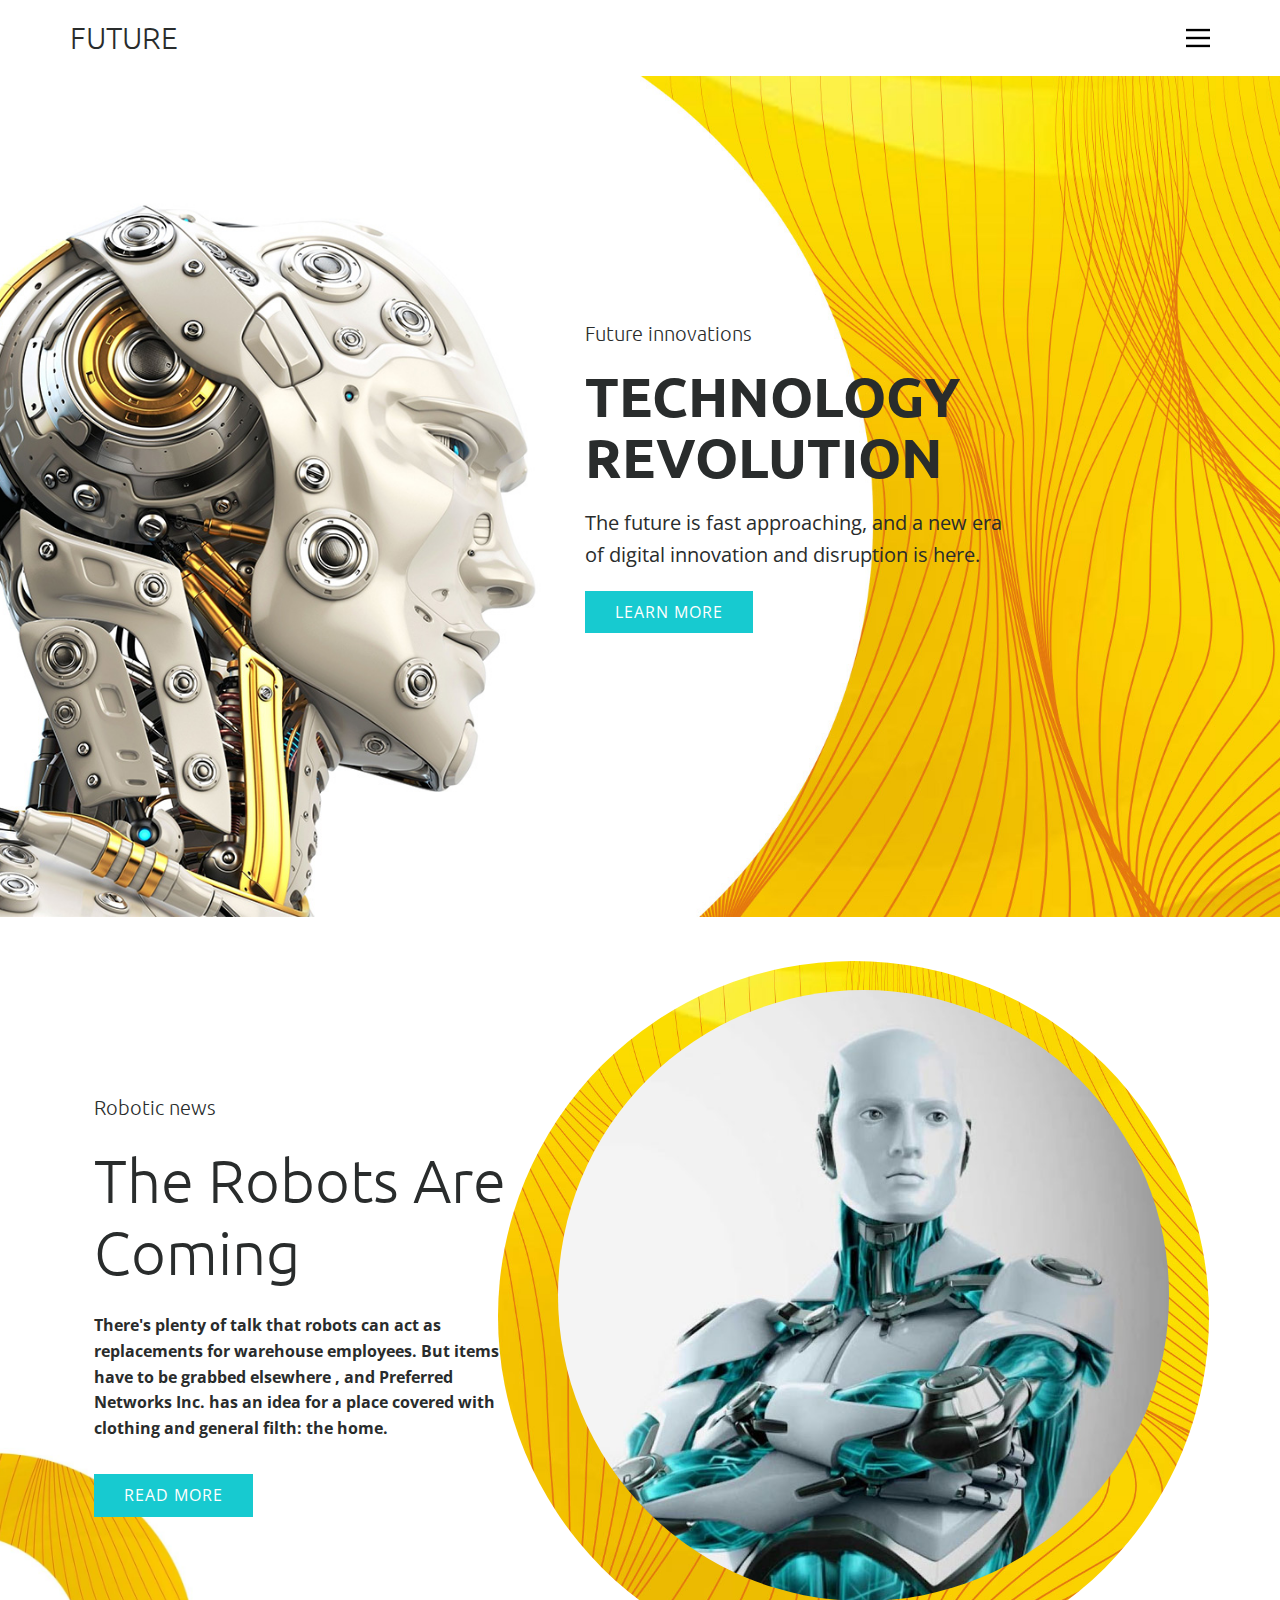
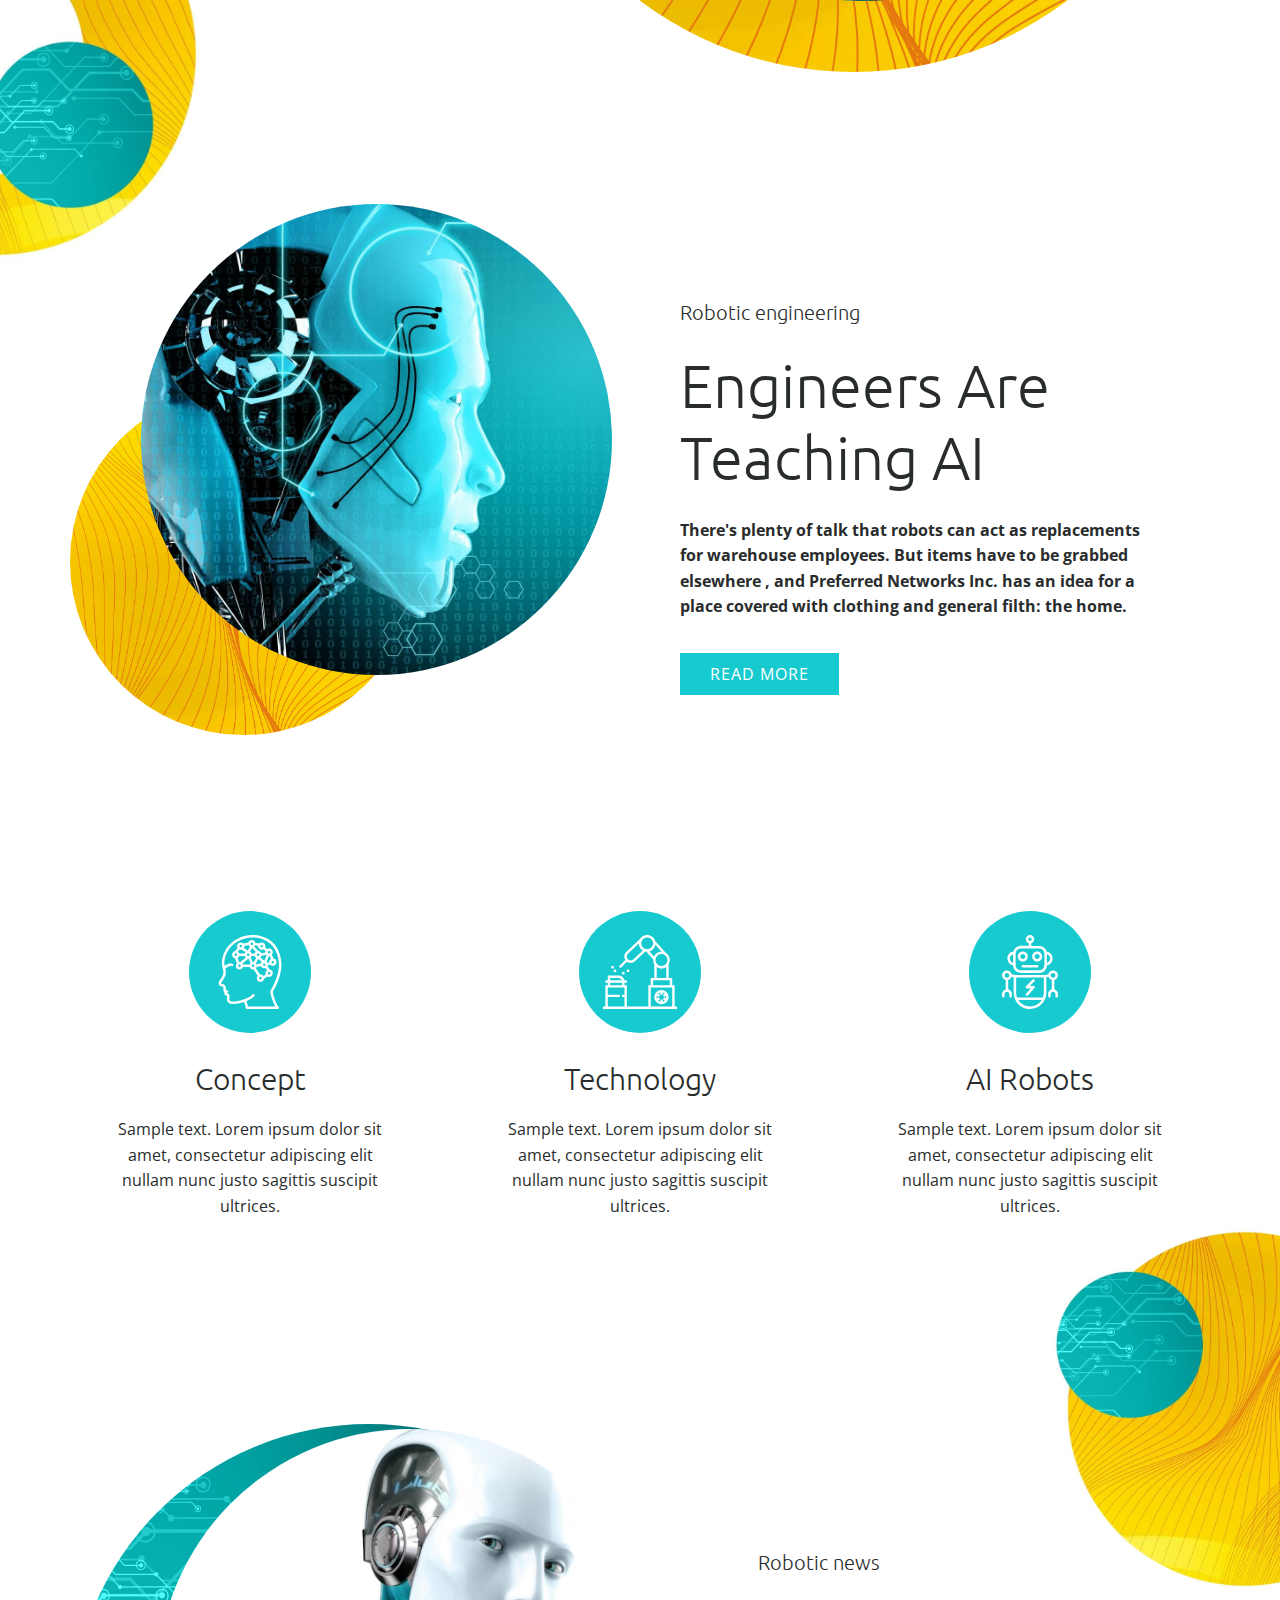
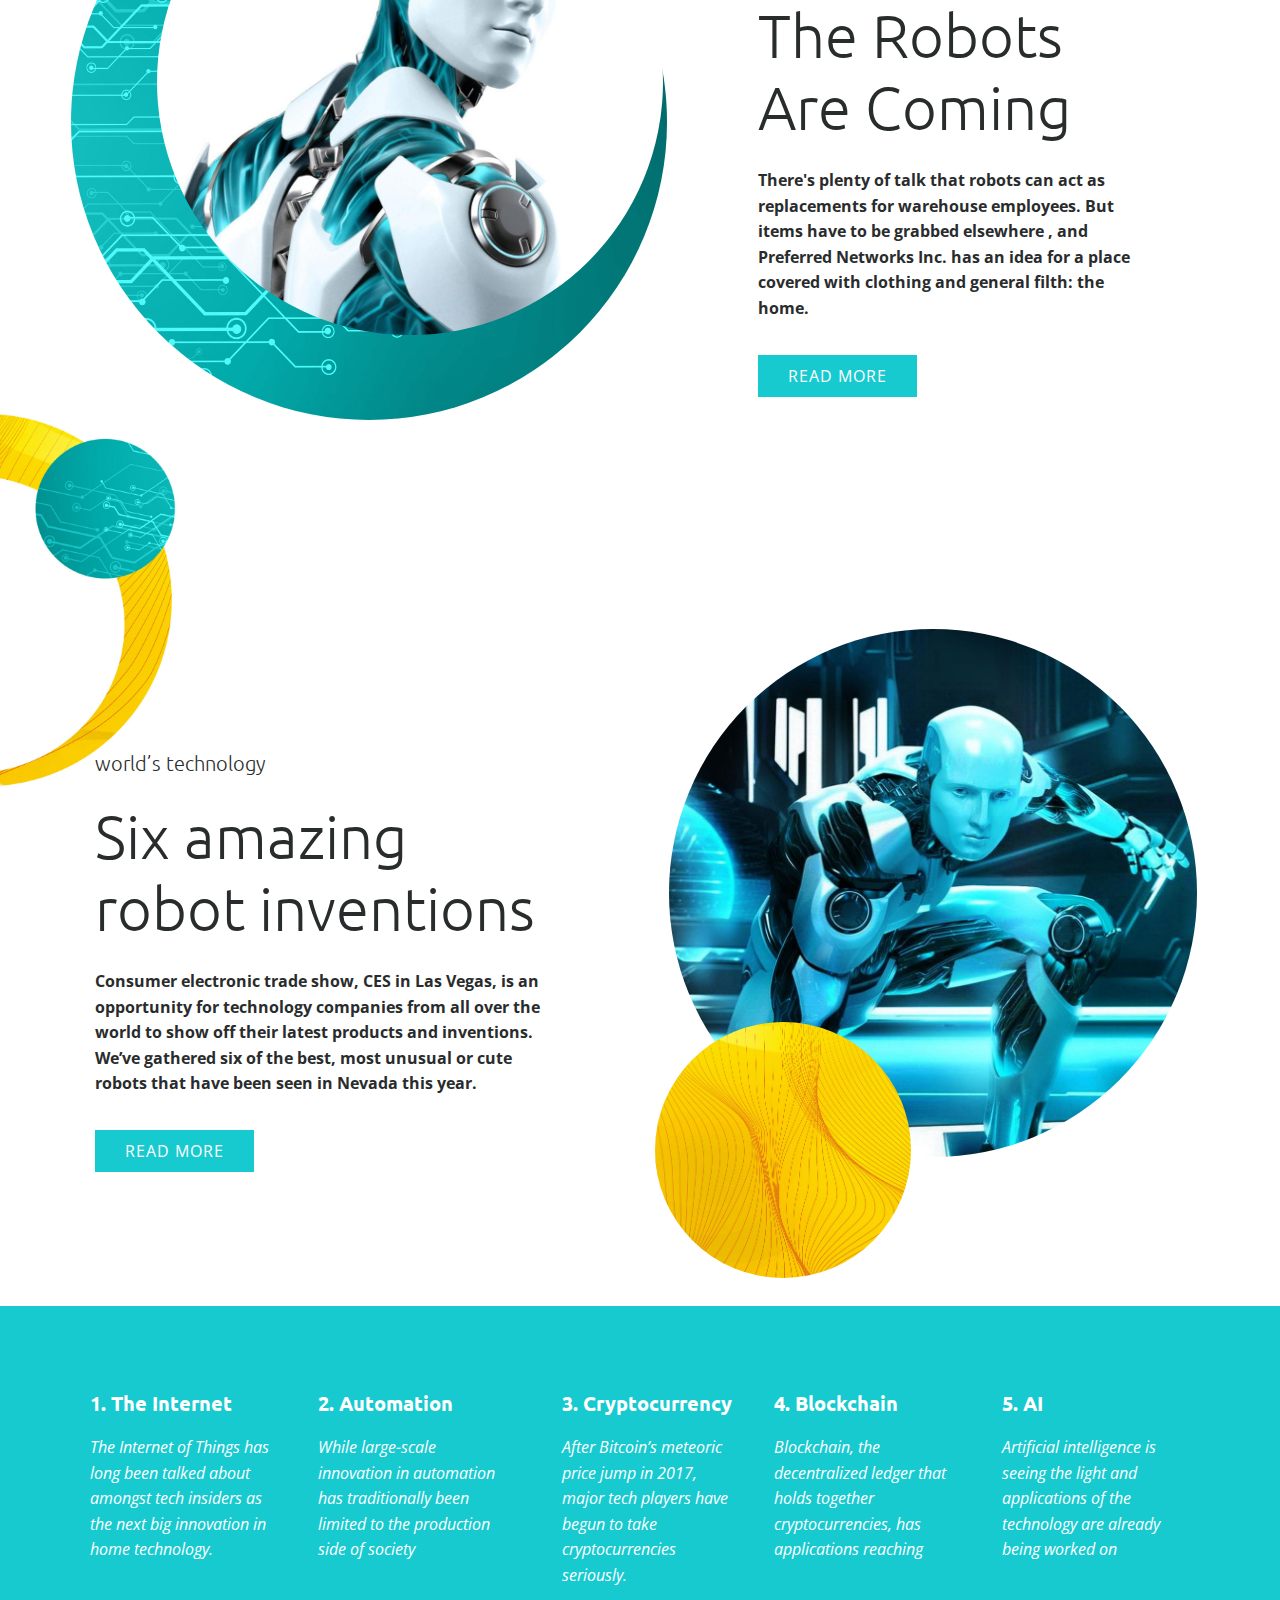
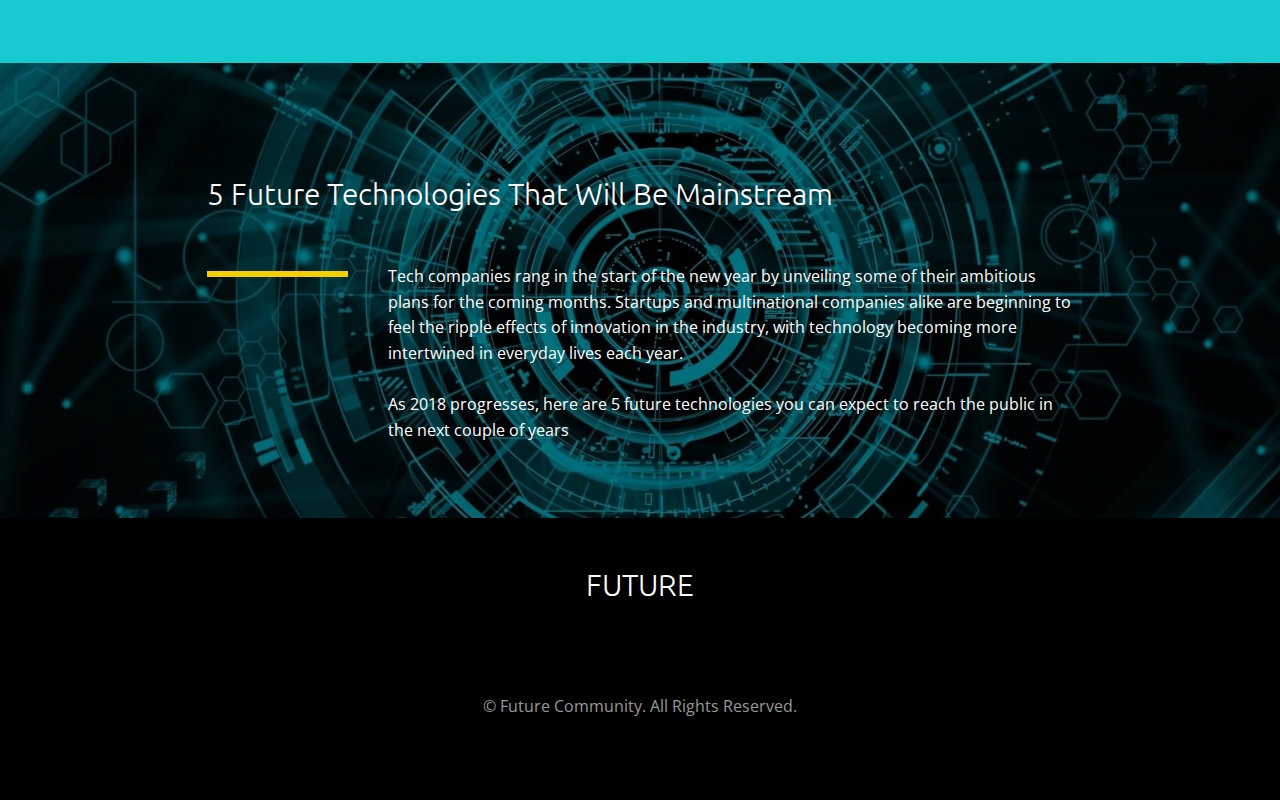
==== commit fd53f120: "Fix title" ====
--- a/index.html
+++ b/index.html
@@ -1,334 +1,525 @@
 <!DOCTYPE html>
 <html style="font-size: 16px;">
-  <head>
-    <meta name="viewport" content="width=device-width, initial-scale=1.0">
-    <meta charset="utf-8">
-    <meta name="keywords" content="FutureTechnologies, Can robots replace HR?, Tesla electric trucks, The robots are coming, Gadgets of the Future">
-    <meta name="description" content="">
-    <title>Page 2</title>
-    <link rel="stylesheet" href="nicepage.css" media="screen">
-<link rel="stylesheet" href="Page-2.css" media="screen">
-    <script class="u-script" type="text/javascript" src="jquery-1.9.1.min.js" defer=""></script>
-    <script class="u-script" type="text/javascript" src="nicepage.js" defer=""></script>
-    <meta name="generator" content="Nicepage 4.12.16, nicepage.com">
-    <link id="u-theme-google-font" rel="stylesheet" href="https://fonts.googleapis.com/css?family=Ubuntu:300,300i,400,400i,500,500i,700,700i|Open+Sans:300,300i,400,400i,500,500i,600,600i,700,700i,800,800i">
-    
-    
-    
-    
-    
-    
-    
-    
-    
-    <script type="application/ld+json">{
+
+<head>
+	<meta name="viewport" content="width=device-width, initial-scale=1.0">
+	<meta charset="utf-8">
+	<meta name="keywords"
+		content="FutureTechnologies, Can robots replace HR?, Tesla electric trucks, The robots are coming, Gadgets of the Future">
+	<meta name="description" content="">
+	<title>Isaeff Robotics</title>
+	<link rel="stylesheet" href="nicepage.css" media="screen">
+	<link rel="stylesheet" href="Page-2.css" media="screen">
+	<script class="u-script" type="text/javascript" src="jquery-1.9.1.min.js" defer=""></script>
+	<script class="u-script" type="text/javascript" src="nicepage.js" defer=""></script>
+	<link id="u-theme-google-font" rel="stylesheet"
+		href="https://fonts.googleapis.com/css?family=Ubuntu:300,300i,400,400i,500,500i,700,700i|Open+Sans:300,300i,400,400i,500,500i,600,600i,700,700i,800,800i">
+	<script type="application/ld+json">{
 		"@context": "http://schema.org",
 		"@type": "Organization",
 		"name": "",
 		"sameAs": []
 }</script>
-    <meta name="theme-color" content="#f7cf00">
-    <meta property="og:title" content="Page 2">
-    <meta property="og:type" content="website">
-  </head>
-  <body data-home-page="https://website2208623.nicepage.io/Page-2.html?version=3602c1d8-d53a-402c-b72b-8eabaae0a425" data-home-page-title="Page 2" class="u-body u-xl-mode"><header class="u-clearfix u-header u-header" id="sec-d5ff"><div class="u-clearfix u-sheet u-sheet-1">
-        <nav class="u-align-left u-menu u-menu-dropdown u-nav-spacing-25 u-offcanvas u-menu-1" data-responsive-from="XL">
-          <div class="menu-collapse">
-            <a class="u-button-style u-nav-link u-text-black" href="#" style="padding: 4px 0px; font-size: calc(1em + 8px);">
-              <svg class="u-svg-link" preserveAspectRatio="xMidYMin slice" viewBox="0 0 302 302" style="undefined"><use xlink:href="#svg-7b92"></use></svg>
-              <svg xmlns="http://www.w3.org/2000/svg" xmlns:xlink="http://www.w3.org/1999/xlink" version="1.1" id="svg-7b92" x="0px" y="0px" viewBox="0 0 302 302" style="enable-background:new 0 0 302 302;" xml:space="preserve" class="u-svg-content"><g><rect y="36" width="302" height="30"></rect><rect y="236" width="302" height="30"></rect><rect y="136" width="302" height="30"></rect>
-</g><g></g><g></g><g></g><g></g><g></g><g></g><g></g><g></g><g></g><g></g><g></g><g></g><g></g><g></g><g></g></svg>
-            </a>
-          </div>
-          <div class="u-nav-container">
-            <ul class="u-nav u-spacing-25 u-unstyled"><li class="u-nav-item"><a class="u-button-style u-nav-link" href="Page-2.html" style="padding: 8px 0px;">Page 2</a>
-</li></ul>
-          </div>
-          <div class="u-nav-container-collapse">
-            <div class="u-align-center u-black u-container-style u-inner-container-layout u-opacity u-opacity-95 u-sidenav">
-              <div class="u-inner-container-layout u-sidenav-overflow">
-                <div class="u-menu-close"></div>
-                <ul class="u-align-center u-nav u-popupmenu-items u-unstyled u-nav-2"><li class="u-nav-item"><a class="u-button-style u-nav-link" href="Page-2.html">Page 2</a>
-</li></ul>
-              </div>
-            </div>
-            <div class="u-black u-menu-overlay u-opacity u-opacity-70"></div>
-          </div>
-        </nav>
-        <h3 class="u-headline u-text u-text-1">
-          <a href="/">FUTURE</a>
-        </h3>
-      </div></header> 
-    <section class="u-clearfix u-valign-middle-lg u-valign-middle-md u-valign-middle-sm u-section-1" id="carousel_c23b">
-      <div class="u-clearfix u-expanded-width u-layout-wrap u-layout-wrap-1">
-        <div class="u-layout">
-          <div class="u-layout-row">
-            <div class="u-container-style u-image u-layout-cell u-left-cell u-size-30 u-image-1">
-              <div class="u-container-layout"></div>
-            </div>
-            <div class="u-container-style u-image u-layout-cell u-right-cell u-size-30 u-image-2">
-              <div class="u-container-layout u-valign-middle-lg u-valign-middle-md u-container-layout-2">
-                <div class="u-border-no-bottom u-border-no-left u-border-no-right u-border-no-top u-container-style u-group u-group-1">
-                  <div class="u-container-layout u-valign-middle-md u-valign-middle-sm u-valign-middle-xs u-container-layout-3">
-                    <h5 class="u-text u-text-1">Future innovations</h5>
-                    <h1 class="u-text u-title u-text-2">Technology Revolution</h1>
-                    <p class="u-large-text u-text u-text-variant u-text-3">The future is fast approaching, and a new era of digital innovation and disruption is here.</p>
-                    <a href="#" class="u-border-none u-btn u-button-style u-palette-2-base u-btn-1">learn more</a>
-                  </div>
-                </div>
-              </div>
-            </div>
-          </div>
-        </div>
-      </div>
-    </section>
-    <section class="u-clearfix u-section-2" id="sec-f998">
-      <img src="images/2.jpg" alt="" class="u-image u-image-default u-image-1" data-image-width="693" data-image-height="1080">
-      <div class="u-clearfix u-expanded-width-md u-expanded-width-sm u-expanded-width-xs u-gutter-30 u-layout-wrap u-layout-wrap-1">
-        <div class="u-layout">
-          <div class="u-layout-row">
-            <div class="u-container-style u-layout-cell u-left-cell u-size-28 u-layout-cell-1">
-              <div class="u-container-layout u-valign-middle u-container-layout-1">
-                <h5 class="u-text u-text-1">Robotic news</h5>
-                <h2 class="u-text u-text-2">The Robots Are Coming</h2>
-                <p class="u-text u-text-3">There's plenty of talk that robots can act as replacements for warehouse employees. But items have to be grabbed elsewhere , and Preferred Networks Inc. has an idea for a place covered with clothing and general filth: the
-                                    home. </p>
-                <a href="https://www.popularmechanics.com/technology/robots/a23846041/robot-clean-your-room/" class="u-border-none u-btn u-button-style u-palette-2-base u-btn-1" title="robots" target="_blank">read more</a>
-              </div>
-            </div>
-            <div class="u-container-style u-layout-cell u-right-cell u-size-32 u-layout-cell-2">
-              <div class="u-container-layout">
-                <div class="u-expanded-width-xs u-image u-image-circle u-image-2"></div>
-                <div class="u-image u-image-circle u-image-3"></div>
-              </div>
-            </div>
-          </div>
-        </div>
-      </div>
-    </section>
-    <section class="u-clearfix u-section-3" id="carousel_7661">
-      <div class="u-clearfix u-sheet u-sheet-1">
-        <div class="u-clearfix u-expanded-width u-gutter-30 u-layout-wrap u-layout-wrap-1">
-          <div class="u-gutter-0 u-layout">
-            <div class="u-layout-row">
-              <div class="u-container-style u-layout-cell u-left-cell u-size-30 u-layout-cell-1">
-                <div class="u-container-layout u-valign-middle-xl">
-                  <div class="u-image u-image-circle u-image-1"></div>
-                  <div class="u-image u-image-circle u-image-2"></div>
-                </div>
-              </div>
-              <div class="u-container-style u-layout-cell u-right-cell u-size-30 u-layout-cell-2">
-                <div class="u-container-layout u-valign-middle-lg u-valign-middle-sm u-valign-middle-xl u-valign-middle-xs u-valign-top-md u-container-layout-2">
-                  <h5 class="u-text u-text-1">Robotic engineering</h5>
-                  <h2 class="u-text u-text-2">Engineers Are Teaching AI</h2>
-                  <p class="u-text u-text-3">There's plenty of talk that robots can act as replacements for warehouse employees. But items have to be grabbed elsewhere , and Preferred Networks Inc. has an idea for a place covered with clothing and general filth: the
-                                    home. </p>
-                  <a href="https://www.popularmechanics.com/technology/robots/a21058742/scientists-are-teaching-ai-to-do-household-chores/" class="u-border-none u-btn u-button-style u-palette-2-base u-btn-1" title="robots" target="_blank">read more</a>
-                </div>
-              </div>
-            </div>
-          </div>
-        </div>
-      </div>
-    </section>
-    <section class="u-clearfix u-section-4" id="sec-22e2">
-      <img src="images/46.jpg" alt="" class="u-image u-image-default u-image-1" data-image-width="671" data-image-height="1080">
-      <div class="u-clearfix u-gutter-30 u-layout-spacing-vertical u-layout-wrap u-layout-wrap-1">
-        <div class="u-layout">
-          <div class="u-layout-row">
-            <div class="u-container-style u-layout-cell u-left-cell u-size-20 u-size-20-md u-layout-cell-1">
-              <div class="u-container-layout u-valign-middle-xs u-container-layout-1"><span class="u-icon u-icon-circle u-palette-2-base u-text-body-alt-color u-icon-1"><svg class="u-svg-link" preserveAspectRatio="xMidYMin slice" viewBox="0 0 512.157 512.157" style=""><use xlink:href="#svg-fae4"></use></svg><svg class="u-svg-content" viewBox="0 0 512.157 512.157" x="0px" y="0px" id="svg-fae4" style="enable-background:new 0 0 512.157 512.157;"><g transform="translate(-1 -1)"><g><g><path d="M470.991,248.578c13.333-72.417-8.433-171.963-87.742-219.4C333.158,1.078,274.075-6.357,218.583,8.457     C141.716,29.012,85.216,84.17,67.449,156.003c-3.961,14.57-5.64,29.666-4.975,44.75c0.851,9.359,2.578,18.618,5.159,27.654     c3.473,11.5,5.193,23.458,5.1,35.471c-0.358,14.3-10.208,29.137-18.908,42.229c-9.484,14.287-17.675,26.625-12.925,38.004     c4.508,7.713,12.442,12.795,21.333,13.667c0.512,0.092,1.03,0.145,1.55,0.158c2.376-0.291,4.758,0.497,6.491,2.149     s2.635,3.993,2.459,6.38c0,17.733,0.442,26.883,7.767,31.079c-0.639,1.334-1.085,2.753-1.325,4.212     c-0.736,5.006,1.067,10.049,4.808,13.454c3.72,3.603,8.433,6.009,13.533,6.908c0.358,0.083,0.7,0.146,1.033,0.225     c0.202,1.269,0.291,2.553,0.267,3.838c-0.061,3.173-0.286,6.342-0.675,9.492c-1.417,13.65-3.358,32.346,23.95,41.271     c5.481,1.532,11.162,2.223,16.85,2.05c25.858-1.148,51.413-6.047,75.863-14.542c7.059,12.31,11.315,26.026,12.462,40.171     c-0.001,2.263,0.898,4.434,2.499,6.035c1.6,1.6,3.771,2.499,6.035,2.499h213.333c3.649-0.045,6.86-2.422,7.967-5.9     c1.122-3.526-0.1-7.376-3.05-9.609c-8.829-6.704-38.068-77.335-38.967-102.705c2.577-5.851,6.029-12.421,10.117-20.053     C447.459,335.662,462.94,292.958,470.991,248.578z M397.953,394.086c0.217,20.408,18.615,74.332,34.421,102.005H243.61     c-2.125-13.075-6.361-25.717-12.543-37.432c24.724-9.69,46.503-22.149,56.957-35.822c2.845-3.747,2.123-9.09-1.616-11.946     c-3.738-2.857-9.083-2.15-11.951,1.579c-24.15,31.6-124.633,55.592-147.067,48.254c-14.208-4.646-13.642-10.1-12.275-23.283     c0.453-3.737,0.709-7.495,0.767-11.258c0-14.379-5.8-18.671-14.517-20.692c-1.645-0.235-3.216-0.842-4.592-1.775     c1.675-1.601,3.576-2.947,5.642-3.996c3.562-1.75,5.448-5.724,4.55-9.59s-4.34-6.603-8.309-6.606c-3.083,0-6.508,0-8.308-0.225     c-0.542-5.594-0.726-11.216-0.55-16.833c0.167-6.729-2.391-13.24-7.093-18.056c-4.702-4.816-11.151-7.529-17.882-7.523     c-6.15-1.296-8.017-2.963-8.175-3.35c-1.242-2.962,6.983-15.337,11.4-21.987c9.475-14.267,21.267-32.025,21.75-51.237     c0.239-10.661-0.947-21.306-3.527-31.653c9.305-8.188,20.286-14.244,32.177-17.743c4.237-0.74,8.591-0.435,12.683,0.887     c4.543,1.252,9.24-1.416,10.492-5.958c1.252-4.543-1.416-9.24-5.958-10.492c-6.72-2.068-13.844-2.458-20.75-1.138     c-12.059,3.072-23.329,8.669-33.065,16.421c-1.166-4.971-1.955-10.023-2.36-15.113c-0.578-13.298,0.949-26.604,4.525-39.425     c16.5-66.688,67.15-115.95,138.983-135.159c51.027-13.685,105.38-6.908,151.484,18.888     c72.325,43.254,92.025,134.854,79.725,201.658c-7.669,42.662-22.567,83.702-44.05,121.35     c-4.692,8.754-8.742,16.313-11.667,23.308C397.996,391.396,397.811,392.748,397.953,394.086z"></path><path d="M414.89,268.074c1.221-13.163-7.79-25.088-20.787-27.508l-16.341-22.651c1.002-1.848,1.77-3.814,2.286-5.853     l15.825-6.328c7.309,8.32,19.147,10.982,29.313,6.591c10.166-4.391,16.344-14.834,15.298-25.859s-9.08-20.118-19.891-22.518     l-12.82-25.573c8.993-9.163,9.77-23.584,1.812-33.659c-7.958-10.076-22.166-12.662-33.163-6.036l-14.296-11.869     c1.082-2.828,1.648-5.826,1.672-8.854c0.023-10.455-6.328-19.869-16.031-23.762c-9.703-3.894-20.8-1.481-28.01,6.09     l-25.299-6.324c-3.03-10.974-12.982-18.6-24.367-18.669c-11.385-0.069-21.429,7.435-24.592,18.371l-33.81,6.762     c-8.819-9.51-23.375-10.877-33.81-3.174c-10.435,7.702-13.418,22.014-6.93,33.244l-16.567,22.063     c-11.872,2.146-20.62,12.311-20.973,24.37c-0.353,12.059,7.786,22.718,19.512,25.555l13.699,33.819     c-7.516,7.378-9.735,18.612-5.589,28.295c4.146,9.682,13.808,15.829,24.334,15.481s19.762-7.118,23.26-17.053h45.813     c3.825,11.766,15.761,18.89,27.932,16.672l28.329,43.091c-7.268,8.058-8.649,19.828-3.445,29.35     c5.204,9.521,15.858,14.714,26.564,12.947c10.706-1.767,19.126-10.107,20.995-20.796l21.147-16.903     c4.024,2.537,8.681,3.891,13.438,3.907C402.619,291.302,413.67,281.238,414.89,268.074z M414.999,180.357     c4.268-0.009,7.886,3.137,8.47,7.364c0.585,4.227-2.044,8.237-6.153,9.387s-8.437-0.913-10.132-4.83     c-0.029-0.078-0.013-0.159-0.044-0.237l-0.054-0.083c-0.397-0.975-0.608-2.015-0.621-3.068     C406.471,184.18,410.288,180.362,414.999,180.357z M381.045,118.889c0.819-3.961,4.31-6.802,8.355-6.799     c4.713,0,8.533,3.82,8.533,8.533s-3.82,8.533-8.533,8.533c-1.056-0.013-2.099-0.224-3.077-0.622l-0.073-0.048     c-0.075-0.03-0.154-0.014-0.231-0.043C382.303,126.842,380.225,122.851,381.045,118.889z M372.556,139.75L372.556,139.75     l-15.769,39.428l-27.643-22.114c3.75-3.199,6.49-7.418,7.89-12.145l33.81-6.762C371.381,138.726,371.968,139.232,372.556,139.75z      M363.471,208.263c-1.149,4.104-5.152,6.73-9.375,6.148c-4.222-0.582-7.367-4.191-7.363-8.454     c0.005-4.711,3.822-8.529,8.533-8.533c1.056,0.013,2.099,0.224,3.077,0.622l0.073,0.048c0.077,0.031,0.158,0.018,0.235,0.046     C362.562,199.836,364.62,204.158,363.471,208.263z M338.199,69.424c4.713,0,8.533,3.82,8.533,8.533s-3.821,8.533-8.533,8.533     s-8.533-3.82-8.533-8.533C329.671,73.246,333.488,69.429,338.199,69.424z M293.293,71.26l19.491,4.873     c-0.045,0.614-0.184,1.2-0.184,1.825c0.015,14.132,11.468,25.585,25.6,25.6c4.576-0.024,9.061-1.287,12.976-3.656l14.297,11.869     c-1.082,2.828-1.649,5.826-1.673,8.854c0,0.516,0.123,0.999,0.152,1.508l-27.792,5.558c-3.485-8.112-10.903-13.857-19.629-15.202     l-31.244-31.243C288.756,78.646,291.511,75.211,293.293,71.26z M321.133,137.691c0,4.713-3.82,8.533-8.533,8.533     c-4.711-0.005-8.529-3.822-8.533-8.533c0-4.713,3.82-8.533,8.533-8.533S321.133,132.978,321.133,137.691z M269.933,52.357     c4.713,0,8.533,3.82,8.533,8.533s-3.82,8.533-8.533,8.533s-8.533-3.82-8.533-8.533C261.404,56.18,265.222,52.362,269.933,52.357z      M271.624,91.72l25.62,25.617c-3.983,3.009-6.998,7.118-8.672,11.82H268.36c-2.015-5.65-5.953-10.411-11.125-13.451     L271.624,91.72z M218.581,76.45l27.792-5.558c2.181,5.03,5.917,9.23,10.658,11.983l-15.49,25.817L214.763,91.51     c2.58-4.051,3.956-8.751,3.97-13.553C218.733,77.441,218.61,76.958,218.581,76.45z M252.866,137.691     c0,4.713-3.82,8.533-8.533,8.533c-4.711-0.005-8.529-3.822-8.533-8.533c0-4.713,3.82-8.533,8.533-8.533     S252.866,132.978,252.866,137.691z M193.133,69.424c4.713,0,8.533,3.82,8.533,8.533s-3.82,8.533-8.533,8.533     s-8.533-3.82-8.533-8.533C184.604,73.246,188.422,69.429,193.133,69.424z M183.845,101.75c5.199,2.144,10.987,2.389,16.349,0.693     l26.347,16.905c-2.804,2.747-4.938,6.104-6.235,9.809h-37.279c-1.863-5.282-5.405-9.809-10.085-12.886L183.845,101.75z      M158.999,146.224c-4.713,0-8.533-3.82-8.533-8.533c0.005-4.711,3.822-8.529,8.533-8.533c4.713,0,8.533,3.82,8.533,8.533     S163.712,146.224,158.999,146.224z M184.599,223.024c-4.713,0-8.533-3.821-8.533-8.533c0-4.713,3.82-8.533,8.533-8.533     s8.533,3.821,8.533,8.533C193.128,219.202,189.31,223.019,184.599,223.024z M189.452,189.381     c-1.598-0.318-3.224-0.482-4.853-0.491c-0.845,0-1.643,0.169-2.467,0.25l-11.628-28.707c5.839-2.959,10.32-8.045,12.522-14.209     h37.279c1.537,4.298,4.198,8.105,7.706,11.024L189.452,189.381z M254.439,205.957h-45.813c-0.911-2.556-2.226-4.95-3.894-7.09     l41.909-34.924l14.271,32.008C257.996,198.729,255.778,202.158,254.439,205.957z M268.36,146.224h20.213     c2.015,5.65,5.953,10.411,11.125,13.451l-17.742,29.569c-1.154-0.198-2.319-0.316-3.489-0.353c-0.661,0-1.282,0.146-1.931,0.195     l-14.649-32.855C264.803,153.452,267.021,150.023,268.36,146.224z M278.466,223.024c-4.713,0-8.533-3.821-8.533-8.533     c0-4.713,3.821-8.533,8.533-8.533c4.713,0,8.533,3.821,8.533,8.533C286.995,219.202,283.177,223.019,278.466,223.024z      M314.891,167.52l23.831,19.065c-3.749,3.2-6.49,7.419-7.89,12.145l-28.806,5.761c-1.187-2.727-2.839-5.226-4.883-7.386     L314.891,167.52z M329.666,308.357c-4.713,0-8.533-3.82-8.533-8.533s3.82-8.533,8.533-8.533s8.533,3.82,8.533,8.533     C338.195,304.535,334.377,308.353,329.666,308.357z M363.799,265.691c0.031,2.851,0.544,5.676,1.517,8.356l-14.405,11.515     c-5.386-8.413-15.323-12.737-25.15-10.943l-28.329-43.091c2.531-2.822,4.399-6.173,5.468-9.809l28.806-5.761     c5.492,12.971,20.439,19.057,33.429,13.611l10.527,14.592C368.288,248.839,363.814,256.958,363.799,265.691z M372.11,186.831     l16.282-40.709c0.341,0.014,0.662,0.102,1.007,0.102c1.028-0.04,2.053-0.144,3.069-0.31l10.332,20.611     c-8.226,4.438-13.368,13.019-13.401,22.366c0,0.346,0.089,0.667,0.102,1.01l-11.473,4.587     C376.561,191.583,374.552,188.984,372.11,186.831z M389.399,274.224c-4.713,0-8.533-3.82-8.533-8.533     c0.005-4.711,3.822-8.529,8.533-8.533c4.713,0,8.533,3.82,8.533,8.533S394.112,274.224,389.399,274.224z"></path>
-</g>
-</g>
-</g></svg></span>
-                <h3 class="u-align-center u-text u-text-1">Concept</h3>
-                <p class="u-align-center u-text u-text-2">Sample text. Lorem ipsum dolor sit amet, consectetur adipiscing elit nullam nunc justo sagittis suscipit ultrices.</p>
-              </div>
-            </div>
-            <div class="u-container-style u-layout-cell u-size-20 u-size-20-md u-layout-cell-2">
-              <div class="u-container-layout u-valign-middle-xs u-container-layout-2"><span class="u-icon u-icon-circle u-palette-2-base u-text-body-alt-color u-icon-2"><svg class="u-svg-link" preserveAspectRatio="xMidYMin slice" viewBox="0 0 496 496" style=""><use xlink:href="#svg-05fe"></use></svg><svg class="u-svg-content" viewBox="0 0 496 496" x="0px" y="0px" id="svg-05fe" style="enable-background:new 0 0 496 496;"><g><g><g><rect x="72" y="232" width="16" height="16"></rect><rect x="56" y="208" width="16" height="16"></rect><rect x="128" y="248" width="16" height="16"></rect><rect x="160" y="232" width="16" height="16"></rect><path d="M392,464c26.472,0,48-21.528,48-48s-21.528-48-48-48s-48,21.528-48,48S365.528,464,392,464z M361.288,407.512     l12.856,7.424l8-13.856L369.2,393.6c4-4.072,9.104-6.984,14.8-8.464V400h16v-14.864c5.688,1.48,10.8,4.392,14.8,8.464     l-12.936,7.472l8,13.856l12.856-7.424c0.744,2.728,1.28,5.536,1.28,8.496c0,2.96-0.536,5.768-1.288,8.488l-12.856-7.424     l-8,13.856l12.944,7.48c-4,4.072-9.112,6.984-14.8,8.464V432h-16v14.864c-5.688-1.48-10.8-4.392-14.8-8.464l12.936-7.472     l-8-13.856l-12.856,7.424c-0.744-2.728-1.28-5.536-1.28-8.496C360,413.04,360.536,410.232,361.288,407.512z"></path><path d="M480,480V336h-16v-48h-24v-91.304c5.048-8.408,8-18.2,8-28.696c0-19.864-10.432-37.304-26.064-47.248l-72.312-80.808     C342.704,16.872,321.296,0,296,0c-19.648,0-36.936,10.2-46.936,25.56l-93.16,88.496c-8.312,7.896-12.976,18.56-13.128,30.024     c-0.104,8.352,2.256,16.32,6.648,23.184l-43.08,43.08l11.312,11.312l42.832-42.832c7.312,5.256,15.848,8.016,24.456,8.008     c10.232,0,20.488-3.728,28.608-11.224l70.368-64.96c2.408,0.536,4.872,0.904,7.392,1.112l44.976,50.592     C336.096,164.216,336,166.096,336,168c0,10.496,2.96,20.288,8,28.696V288h-24v48h-16v144H160V336h-16v-16h16v-16h-16.808     c-3.72-18.232-19.872-32-39.192-32H32v32H16v16h16v16H16v144H0v16h16h144h144h176h16v-16H480z M48,288h56     c10.416,0,19.216,6.712,22.528,16H48V288z M48,320h80v16H48V320z M144,400h-16v16h16v64H32v-64h80v-16H32v-48h112V400z M432,168     c0,22.056-17.944,40-40,40c-22.056,0-40-17.944-40-40c0-22.056,17.944-40,40-40C414.056,128,432,145.944,432,168z M424,213.888     V288h-64v-74.112C369.08,220.24,380.104,224,392,224S414.92,220.24,424,213.888z M202.704,163.848     c-10.368,9.568-26.28,9.256-36.256-0.72c-5.032-5.032-7.76-11.728-7.664-18.84s2.984-13.736,8.144-18.632l73.088-69.44     c0.08,20.352,11.096,38.128,27.44,47.864L202.704,163.848z M295.944,96C273.912,95.96,256,78.032,256,56     c0-22.056,17.944-40,40-40c22.056,0,40,17.944,40,40c0,22.04-17.928,39.976-39.968,40H295.944z M341.44,144.088l-30.4-34.2     c20.568-5.752,36.36-22.952,40.072-44.288l41.544,46.432c-0.216,0-0.432-0.032-0.656-0.032     C369.688,112,350.432,125.152,341.44,144.088z M336,304h8h96h8v32H336V304z M464,480H320V352h144V480z"></path>
-</g>
-</g>
-</g></svg></span>
-                <h3 class="u-align-center u-text u-text-3">Technology</h3>
-                <p class="u-align-center u-text u-text-4">Sample text. Lorem ipsum dolor sit amet, consectetur adipiscing elit nullam nunc justo sagittis suscipit ultrices.</p>
-              </div>
-            </div>
-            <div class="u-align-center-sm u-align-center-xs u-container-style u-layout-cell u-right-cell u-size-20 u-size-20-md u-layout-cell-3">
-              <div class="u-container-layout u-valign-middle-sm u-valign-middle-xs u-container-layout-3"><span class="u-icon u-icon-circle u-palette-2-base u-text-body-alt-color u-icon-3"><svg class="u-svg-link" preserveAspectRatio="xMidYMin slice" viewBox="0 0 471.477 471.477" style=""><use xlink:href="#svg-e8bc"></use></svg><svg class="u-svg-content" viewBox="0 0 471.477 471.477" x="0px" y="0px" id="svg-e8bc" style="enable-background:new 0 0 471.477 471.477;"><g><g><path d="M190.024,105.178c-17.673,0-32,14.327-32,32s14.327,32,32,32c17.673,0,32-14.327,32-32S207.697,105.178,190.024,105.178z     M190.024,153.178c-8.837,0-16-7.163-16-16c0.044-8.805,7.195-15.92,16-15.92v-0.08c8.837,0,16,7.163,16,16    S198.861,153.178,190.024,153.178z"></path>
-</g>
-</g><g><g><path d="M281.544,105.178c-17.673,0-32,14.327-32,32s14.327,32,32,32c17.673,0,32-14.327,32-32S299.217,105.178,281.544,105.178z     M281.544,153.178c-8.837,0-16-7.163-16-16c0.044-8.805,7.195-15.92,16-15.92v-0.08c8.837,0,16,7.163,16,16    S290.381,153.178,281.544,153.178z"></path>
-</g>
-</g><g><g><path d="M379.097,142.007c-3.452-18.993-18.742-33.603-37.872-36.189c-5.28-19.52-20.48-36.16-51.04-36.16h-46.4v-17.6    c14.034-4.418,21.829-19.377,17.41-33.41c-4.418-14.034-19.377-21.829-33.41-17.41c-14.034,4.418-21.829,19.377-17.41,33.41    c2.613,8.298,9.112,14.798,17.41,17.41v17.2h-46.32c-21.6,0-44.32,9.92-51.2,36.16c-24.381,3.347-41.433,25.825-38.086,50.206    c2.624,19.117,17.255,34.372,36.246,37.794l-0.08,0.4c2.4,35.12,28.48,48,53.04,48h108.8c36.56,0,51.2-24,53.04-48    C367.437,189.416,383.498,166.22,379.097,142.007z M128.104,177.818c-15.11-4.368-23.819-20.158-19.452-35.268    c2.715-9.393,10.059-16.737,19.452-19.452V177.818z M225.144,27.098c0-5.876,4.764-10.64,10.64-10.64    c5.876,0,10.64,4.764,10.64,10.64c0,5.876-4.764,10.64-10.64,10.64C229.908,37.738,225.144,32.974,225.144,27.098z     M327.464,188.058c0,13.92-4.88,37.28-37.28,37.28h-108.72c-13.92,0-37.28-4.88-37.28-37.28l-0.08-64.96    c0-32.48,23.36-37.28,37.28-37.28h108.8c32.48,0,37.28,23.36,37.28,37.28V188.058z M343.144,177.258v-54.72    c12.196,3.52,20.604,14.667,20.64,27.36C363.748,162.591,355.34,173.738,343.144,177.258z"></path>
-</g>
-</g><g><g><path d="M281.544,190.938h-91.52c-4.418,0-8,3.582-8,8s3.582,8,8,8h91.52c4.418,0,8-3.582,8-8S285.962,190.938,281.544,190.938z"></path>
-</g>
-</g><g><g><path d="M413.784,256.778L413.784,256.778c-0.153-17.142-14.173-30.915-31.315-30.762c-14.344,0.128-26.732,10.067-29.965,24.042    l-21.36,4.16h-190.72l-21.36-4.16c-3.66-16.748-20.203-27.358-36.951-23.698c-16.748,3.66-27.358,20.203-23.698,36.951    c2.488,11.384,11.141,20.416,22.409,23.388v59.76c-13.533,3.61-22.972,15.834-23.04,29.84v14.16c0,4.418,3.582,8,8,8s8-3.582,8-8    v-14.24c0-8.306,6.734-15.04,15.04-15.04c8.306,0,15.04,6.734,15.04,15.04v14.24c0,4.418,3.582,8,8,8c4.418,0,8-3.582,8-8v-14.24    c-0.068-14.006-9.507-26.23-23.04-29.84v-59.76c10.163-2.738,18.239-10.453,21.44-20.48l13.36,2.64v98.72    c0.016,14.473,3.068,28.781,8.96,42v0.72c23.619,52.357,85.21,75.653,137.566,52.034c23.106-10.424,41.61-28.927,52.034-52.034    l0.4-0.88c5.955-13.151,9.089-27.404,9.2-41.84v-98.72l13.36-2.64c3.201,10.027,11.277,17.742,21.44,20.48v59.76    c-13.533,3.61-22.972,15.834-23.04,29.84v14.24c0,4.418,3.582,8,8,8s8-3.582,8-8v-14.24c0.008-8.306,6.748-15.034,15.054-15.026    c8.295,0.008,15.018,6.731,15.026,15.026v14.24c0,4.418,3.582,8,8,8s8-3.582,8-8v-14.24c-0.068-14.006-9.507-26.23-23.04-29.84    v-59.76C404.18,283.069,413.696,270.829,413.784,256.778z M88.824,271.818c-8.306,0-15.04-6.734-15.04-15.04    c0-8.306,6.734-15.04,15.04-15.04c8.306,0,15.04,6.734,15.04,15.04C103.864,265.084,97.13,271.818,88.824,271.818z     M235.784,455.578c-30.139-0.001-58.182-15.425-74.32-40.88h148.64C293.966,440.152,265.923,455.577,235.784,455.578z     M323.784,367.578c-0.039,10.668-2.018,21.24-5.84,31.2h-164.48c-3.822-9.96-5.801-20.532-5.84-31.2v-97.36h176.16V367.578z     M382.827,271.816c-0.028,0-0.055,0.001-0.083,0.001l-0.16-0.24c-8.306,0-15.04-6.734-15.04-15.04    c0-8.306,6.734-15.04,15.04-15.04c8.306,0,15.04,6.734,15.04,15.04C397.757,264.843,391.132,271.683,382.827,271.816z"></path>
-</g>
-</g><g><g><path d="M264.085,326.679c-1.465-1.322-3.367-2.056-5.341-2.061h-24l29.44-30.24c2.83-3.393,2.375-8.437-1.018-11.268    c-3.034-2.531-7.461-2.468-10.422,0.148l-42.64,43.84c-3.093,3.155-3.042,8.22,0.113,11.313c1.507,1.477,3.537,2.299,5.647,2.287    h24.64l-30.32,33.76c-2.952,3.272-2.702,8.316,0.56,11.28h0c3.272,2.952,8.316,2.702,11.28-0.56l42.64-47.2    C267.624,334.698,267.365,329.639,264.085,326.679z"></path>
-</g>
-</g></svg></span>
-                <h3 class="u-align-center-lg u-align-center-md u-align-center-xl u-text u-text-5">AI Robots</h3>
-                <p class="u-align-center-lg u-align-center-md u-align-center-xl u-text u-text-6">Sample text. Lorem ipsum dolor sit amet, consectetur adipiscing elit nullam nunc justo sagittis suscipit ultrices.</p>
-              </div>
-            </div>
-          </div>
-        </div>
-      </div>
-    </section>
-    <section class="u-clearfix u-section-5" id="carousel_2232">
-      <div class="u-clearfix u-sheet u-sheet-1">
-        <div class="u-clearfix u-expanded-width u-gutter-30 u-layout-wrap u-layout-wrap-1">
-          <div class="u-layout">
-            <div class="u-layout-row">
-              <div class="u-container-style u-layout-cell u-left-cell u-size-34 u-layout-cell-1">
-                <div class="u-container-layout">
-                  <div class="u-expanded-width-xs u-image u-image-circle u-image-1"></div>
-                  <div class="u-image u-image-circle u-image-2"></div>
-                </div>
-              </div>
-              <div class="u-container-style u-layout-cell u-right-cell u-size-26 u-layout-cell-2">
-                <div class="u-container-layout u-valign-middle-sm u-valign-top-xs u-container-layout-2">
-                  <h5 class="u-text u-text-1">Robotic news</h5>
-                  <h2 class="u-text u-text-2">The Robots Are Coming</h2>
-                  <p class="u-text u-text-3">There's plenty of talk that robots can act as replacements for warehouse employees. But items have to be grabbed elsewhere , and Preferred Networks Inc. has an idea for a place covered with clothing and general filth: the
-                                    home. </p>
-                  <a href="https://www.popularmechanics.com/technology/robots/a23846041/robot-clean-your-room/" class="u-border-none u-btn u-button-style u-palette-2-base u-btn-1" title="robots" target="_blank">read more</a>
-                </div>
-              </div>
-            </div>
-          </div>
-        </div>
-      </div>
-    </section>
-    <section class="u-clearfix u-section-6" id="carousel_876e">
-      <img src="images/Untitled8.jpg" alt="" class="u-image u-image-default u-image-1">
-      <div class="u-clearfix u-gutter-30 u-layout-wrap u-layout-wrap-1">
-        <div class="u-gutter-0 u-layout">
-          <div class="u-layout-row">
-            <div class="u-container-style u-layout-cell u-left-cell u-size-30 u-layout-cell-1">
-              <div class="u-container-layout u-container-layout-1">
-                <h5 class="u-text u-text-1">world’s technology</h5>
-                <h2 class="u-text u-text-2">Six amazing robot inventions</h2>
-                <p class="u-text u-text-3">Consumer electronic trade show, CES in Las Vegas, is an opportunity for technology companies from all over the world to show off their latest products and inventions. <br>We’ve gathered six of the best, most unusual or cute robots that have been seen in Nevada this year.
-                </p>
-                <a href="http://home.bt.com/tech-gadgets/future-tech/six-robots-ces-2018-las-vegas-11364242761382" class="u-border-none u-btn u-button-style u-palette-2-base u-btn-1" title="robots" target="_blank">read more</a>
-              </div>
-            </div>
-            <div class="u-container-style u-layout-cell u-right-cell u-size-30 u-layout-cell-2">
-              <div class="u-container-layout">
-                <div class="u-image u-image-circle u-image-2"></div>
-                <div class="u-image u-image-circle u-image-3"></div>
-              </div>
-            </div>
-          </div>
-        </div>
-      </div>
-    </section>
-    <section class="u-clearfix u-palette-2-base u-section-7" id="sec-2d43">
-      <div class="u-clearfix u-sheet u-sheet-1">
-        <div class="u-clearfix u-expanded-width u-gutter-0 u-layout-wrap u-layout-wrap-1">
-          <div class="u-layout">
-            <div class="u-layout-row">
-              <div class="u-container-style u-layout-cell u-left-cell u-size-12 u-size-60-md u-layout-cell-1">
-                <div class="u-container-layout">
-                  <h4 class="u-text u-text-1">1. The Internet</h4>
-                  <p class="u-text u-text-2">The Internet of Things has long been talked about amongst tech insiders as the next big innovation in home technology.&nbsp;</p>
-                </div>
-              </div>
-              <div class="u-container-style u-layout-cell u-size-12 u-size-60-md u-layout-cell-2">
-                <div class="u-container-layout">
-                  <h4 class="u-text u-text-3">2. Automation</h4>
-                  <p class="u-text u-text-4">While large-scale innovation in automation has traditionally been limited to the production side of society</p>
-                </div>
-              </div>
-              <div class="u-container-style u-layout-cell u-size-12 u-size-60-md u-layout-cell-3">
-                <div class="u-container-layout u-container-layout-3">
-                  <h4 class="u-text u-text-5">3. Cryptocurrency</h4>
-                  <p class="u-text u-text-6">After Bitcoin’s meteoric price jump in 2017, major tech players have begun to take cryptocurrencies seriously.</p>
-                </div>
-              </div>
-              <div class="u-container-style u-layout-cell u-size-12 u-size-60-md u-layout-cell-4">
-                <div class="u-container-layout">
-                  <h4 class="u-text u-text-7">4. Blockchain</h4>
-                  <p class="u-text u-text-8">Blockchain, the decentralized ledger that holds together cryptocurrencies, has applications reaching</p>
-                </div>
-              </div>
-              <div class="u-container-style u-layout-cell u-right-cell u-size-12 u-size-60-md u-layout-cell-5">
-                <div class="u-container-layout">
-                  <h4 class="u-text u-text-9">5. AI</h4>
-                  <p class="u-text u-text-10">Artificial intelligence is seeing the light and applications of the technology are already being worked on</p>
-                </div>
-              </div>
-            </div>
-          </div>
-        </div>
-      </div>
-    </section>
-    <section class="u-clearfix u-image u-shading u-section-8" id="sec-e6d3">
-      <div class="u-clearfix u-sheet u-sheet-1">
-        <div class="u-clearfix u-expanded-width-md u-expanded-width-sm u-expanded-width-xs u-layout-wrap u-layout-wrap-1">
-          <div class="u-layout">
-            <div class="u-layout-col">
-              <div class="u-size-30">
-                <div class="u-layout-row">
-                  <div class="u-align-left u-container-style u-layout-cell u-left-cell u-right-cell u-size-60 u-layout-cell-1">
-                    <div class="u-container-layout u-valign-middle u-container-layout-1">
-                      <h3 class="u-align-left-md u-align-left-xs u-text u-text-1">5 Future Technologies That Will Be Mainstream</h3>
-                    </div>
-                  </div>
-                </div>
-              </div>
-              <div class="u-size-30">
-                <div class="u-layout-row">
-                  <div class="u-container-style u-layout-cell u-left-cell u-size-12 u-layout-cell-2">
-                    <div class="u-container-layout">
-                      <div class="u-align-left u-border-6 u-border-palette-1-base u-line u-line-horizontal u-line-1"></div>
-                    </div>
-                  </div>
-                  <div class="u-align-left u-container-style u-layout-cell u-right-cell u-size-48 u-layout-cell-3">
-                    <div class="u-container-layout u-valign-top u-container-layout-3">
-                      <p class="u-align-left-xs u-expanded-width-xs u-text u-text-2">Tech companies rang in the start of the new year by unveiling some of their ambitious plans for the coming months. Startups and multinational companies alike are beginning to feel the ripple effects of innovation
-                                            in the industry, with technology becoming more intertwined in everyday lives each year. <br>
-                        <br>As 2018 progresses, here are 5 future technologies you can expect to reach the public in the next couple of years
-                      </p>
-                    </div>
-                  </div>
-                </div>
-              </div>
-            </div>
-          </div>
-        </div>
-      </div>
-    </section>
-    
-    
-    <footer class="u-black u-clearfix u-footer" id="sec-1ced"><div class="u-clearfix u-sheet u-sheet-1">
-        <h3 class="u-align-center u-headline u-text u-text-1">
-          <a href="/">FUTURE</a>
-        </h3>
-        <div class="u-align-left u-social-icons u-spacing-10 u-social-icons-1">
-          <a class="u-social-url" target="_blank" href=""><span class="u-icon u-icon-circle u-social-facebook u-social-icon u-icon-1"><svg class="u-svg-link" preserveAspectRatio="xMidYMin slice" viewBox="0 0 112.2 112.2" style=""><use xlink:href="#svg-7a70"></use></svg><svg xmlns="http://www.w3.org/2000/svg" xmlns:xlink="http://www.w3.org/1999/xlink" version="1.1" xml:space="preserve" class="u-svg-content" viewBox="0 0 112.2 112.2" x="0px" y="0px" id="svg-7a70"><path d="M75.5,28.8H65.4c-1.5,0-4,0.9-4,4.3v9.4h13.9l-1.5,15.8H61.4v45.1H42.8V58.3h-8.8V42.4h8.8V32.2 c0-7.4,3.4-18.8,18.8-18.8h13.8v15.4H75.5z"></path></svg></span>
-          </a>
-          <a class="u-social-url" target="_blank" href=""><span class="u-icon u-icon-circle u-social-icon u-social-twitter u-icon-2"><svg class="u-svg-link" preserveAspectRatio="xMidYMin slice" viewBox="0 0 112.2 112.2" style=""><use xlink:href="#svg-6689"></use></svg><svg xmlns="http://www.w3.org/2000/svg" xmlns:xlink="http://www.w3.org/1999/xlink" version="1.1" xml:space="preserve" class="u-svg-content" viewBox="0 0 112.2 112.2" x="0px" y="0px" id="svg-6689"><path d="M92.2,38.2c0,0.8,0,1.6,0,2.3c0,24.3-18.6,52.4-52.6,52.4c-10.6,0.1-20.2-2.9-28.5-8.2 c1.4,0.2,2.9,0.2,4.4,0.2c8.7,0,16.7-2.9,23-7.9c-8.1-0.2-14.9-5.5-17.3-12.8c1.1,0.2,2.4,0.2,3.4,0.2c1.6,0,3.3-0.2,4.8-0.7 c-8.4-1.6-14.9-9.2-14.9-18c0-0.2,0-0.2,0-0.2c2.5,1.4,5.4,2.2,8.4,2.3c-5-3.3-8.3-8.9-8.3-15.4c0-3.4,1-6.5,2.5-9.2 c9.1,11.1,22.7,18.5,38,19.2c-0.2-1.4-0.4-2.8-0.4-4.3c0.1-10,8.3-18.2,18.5-18.2c5.4,0,10.1,2.2,13.5,5.7c4.3-0.8,8.1-2.3,11.7-4.5 c-1.4,4.3-4.3,7.9-8.1,10.1c3.7-0.4,7.3-1.4,10.6-2.9C98.9,32.3,95.7,35.5,92.2,38.2z"></path></svg></span>
-          </a>
-          <a class="u-social-url" target="_blank" href=""><span class="u-icon u-icon-circle u-social-icon u-social-instagram u-icon-3"><svg class="u-svg-link" preserveAspectRatio="xMidYMin slice" viewBox="0 0 112.2 112.2" style=""><use xlink:href="#svg-7175"></use></svg><svg xmlns="http://www.w3.org/2000/svg" xmlns:xlink="http://www.w3.org/1999/xlink" version="1.1" xml:space="preserve" class="u-svg-content" viewBox="0 0 112.2 112.2" x="0px" y="0px" id="svg-7175"><path d="M55.9,32.9c-12.8,0-23.2,10.4-23.2,23.2s10.4,23.2,23.2,23.2s23.2-10.4,23.2-23.2S68.7,32.9,55.9,32.9z M55.9,69.4c-7.4,0-13.3-6-13.3-13.3c-0.1-7.4,6-13.3,13.3-13.3s13.3,6,13.3,13.3C69.3,63.5,63.3,69.4,55.9,69.4z"></path><path d="M79.7,26.8c-3,0-5.4,2.5-5.4,5.4s2.5,5.4,5.4,5.4c3,0,5.4-2.5,5.4-5.4S82.7,26.8,79.7,26.8z"></path><path d="M78.2,11H33.5C21,11,10.8,21.3,10.8,33.7v44.7c0,12.6,10.2,22.8,22.7,22.8h44.7c12.6,0,22.7-10.2,22.7-22.7 V33.7C100.8,21.1,90.6,11,78.2,11z M91,78.4c0,7.1-5.8,12.8-12.8,12.8H33.5c-7.1,0-12.8-5.8-12.8-12.8V33.7 c0-7.1,5.8-12.8,12.8-12.8h44.7c7.1,0,12.8,5.8,12.8,12.8V78.4z"></path></svg></span>
-          </a>
-          <a class="u-social-url" target="_blank" href=""><span class="u-icon u-icon-circle u-social-icon u-social-linkedin u-icon-4"><svg class="u-svg-link" preserveAspectRatio="xMidYMin slice" viewBox="0 0 112.2 112.2" style=""><use xlink:href="#svg-67a0"></use></svg><svg xmlns="http://www.w3.org/2000/svg" xmlns:xlink="http://www.w3.org/1999/xlink" version="1.1" xml:space="preserve" class="u-svg-content" viewBox="0 0 112.2 112.2" x="0px" y="0px" id="svg-67a0"><path d="M33.8,96.8H14.5v-58h19.3V96.8z M24.1,30.9L24.1,30.9c-6.6,0-10.8-4.5-10.8-10.1c0-5.8,4.3-10.1,10.9-10.1 S34.9,15,35.1,20.8C35.1,26.4,30.8,30.9,24.1,30.9z M103.3,96.8H84.1v-31c0-7.8-2.7-13.1-9.8-13.1c-5.3,0-8.5,3.6-9.9,7.1 c-0.6,1.3-0.6,3-0.6,4.8V97H44.5c0,0,0.3-52.6,0-58h19.3v8.2c2.6-3.9,7.2-9.6,17.4-9.6c12.7,0,22.2,8.4,22.2,26.1V96.8z"></path></svg></span>
-          </a>
-        </div>
-        <p class="u-align-center u-text u-text-grey-40 u-text-2">© Future Community.  All Rights Reserved.</p>
-      </div></footer>
-    <section class="u-backlink u-clearfix u-grey-80">
-      <a class="u-link" href="https://nicepage.com/website-templates" target="_blank">
-        <span>Website Templates</span>
-      </a>
-      <p class="u-text">
-        <span>created with</span>
-      </p>
-      <a class="u-link" href="" target="_blank">
-        <span>Website Builder Software</span>
-      </a>. 
-    </section>
-  </body>
+	<meta name="theme-color" content="#f7cf00">
+	<meta property="og:title" content="Page 2">
+	<meta property="og:type" content="website">
+</head>
+
+<body data-home-page-title="Page 2" class="u-body u-xl-mode">
+	<header class="u-clearfix u-header u-header" id="sec-d5ff">
+		<div class="u-clearfix u-sheet u-sheet-1">
+			<nav class="u-align-left u-menu u-menu-dropdown u-nav-spacing-25 u-offcanvas u-menu-1"
+				data-responsive-from="XL">
+				<div class="menu-collapse">
+					<a class="u-button-style u-nav-link u-text-black" href="#"
+						style="padding: 4px 0px; font-size: calc(1em + 8px);">
+						<svg class="u-svg-link" preserveAspectRatio="xMidYMin slice" viewBox="0 0 302 302"
+							style="undefined">
+							<use xlink:href="#svg-7b92"></use>
+						</svg>
+						<svg xmlns="http://www.w3.org/2000/svg" xmlns:xlink="http://www.w3.org/1999/xlink" version="1.1"
+							id="svg-7b92" x="0px" y="0px" viewBox="0 0 302 302"
+							style="enable-background:new 0 0 302 302;" xml:space="preserve" class="u-svg-content">
+							<g>
+								<rect y="36" width="302" height="30"></rect>
+								<rect y="236" width="302" height="30"></rect>
+								<rect y="136" width="302" height="30"></rect>
+							</g>
+							<g></g>
+							<g></g>
+							<g></g>
+							<g></g>
+							<g></g>
+							<g></g>
+							<g></g>
+							<g></g>
+							<g></g>
+							<g></g>
+							<g></g>
+							<g></g>
+							<g></g>
+							<g></g>
+							<g></g>
+						</svg>
+					</a>
+				</div>
+				<div class="u-nav-container">
+					<ul class="u-nav u-spacing-25 u-unstyled">
+						<li class="u-nav-item"><a class="u-button-style u-nav-link" href="Page-2.html"
+								style="padding: 8px 0px;">Page 2</a>
+						</li>
+					</ul>
+				</div>
+				<div class="u-nav-container-collapse">
+					<div
+						class="u-align-center u-black u-container-style u-inner-container-layout u-opacity u-opacity-95 u-sidenav">
+						<div class="u-inner-container-layout u-sidenav-overflow">
+							<div class="u-menu-close"></div>
+							<ul class="u-align-center u-nav u-popupmenu-items u-unstyled u-nav-2">
+								<li class="u-nav-item"><a class="u-button-style u-nav-link" href="Page-2.html">Page
+										2</a>
+								</li>
+							</ul>
+						</div>
+					</div>
+					<div class="u-black u-menu-overlay u-opacity u-opacity-70"></div>
+				</div>
+			</nav>
+			<h3 class="u-headline u-text u-text-1">
+				<a href="/">FUTURE</a>
+			</h3>
+		</div>
+	</header>
+	<section class="u-clearfix u-valign-middle-lg u-valign-middle-md u-valign-middle-sm u-section-1" id="carousel_c23b">
+		<div class="u-clearfix u-expanded-width u-layout-wrap u-layout-wrap-1">
+			<div class="u-layout">
+				<div class="u-layout-row">
+					<div class="u-container-style u-image u-layout-cell u-left-cell u-size-30 u-image-1">
+						<div class="u-container-layout"></div>
+					</div>
+					<div class="u-container-style u-image u-layout-cell u-right-cell u-size-30 u-image-2">
+						<div class="u-container-layout u-valign-middle-lg u-valign-middle-md u-container-layout-2">
+							<div
+								class="u-border-no-bottom u-border-no-left u-border-no-right u-border-no-top u-container-style u-group u-group-1">
+								<div
+									class="u-container-layout u-valign-middle-md u-valign-middle-sm u-valign-middle-xs u-container-layout-3">
+									<h5 class="u-text u-text-1">Future innovations</h5>
+									<h1 class="u-text u-title u-text-2">Technology Revolution</h1>
+									<p class="u-large-text u-text u-text-variant u-text-3">The future is fast
+										approaching, and a new era of digital innovation and disruption is here.</p>
+									<a href="#"
+										class="u-border-none u-btn u-button-style u-palette-2-base u-btn-1">learn
+										more</a>
+								</div>
+							</div>
+						</div>
+					</div>
+				</div>
+			</div>
+		</div>
+	</section>
+	<section class="u-clearfix u-section-2" id="sec-f998">
+		<img src="images/2.jpg" alt="" class="u-image u-image-default u-image-1" data-image-width="693"
+			data-image-height="1080">
+		<div
+			class="u-clearfix u-expanded-width-md u-expanded-width-sm u-expanded-width-xs u-gutter-30 u-layout-wrap u-layout-wrap-1">
+			<div class="u-layout">
+				<div class="u-layout-row">
+					<div class="u-container-style u-layout-cell u-left-cell u-size-28 u-layout-cell-1">
+						<div class="u-container-layout u-valign-middle u-container-layout-1">
+							<h5 class="u-text u-text-1">Robotic news</h5>
+							<h2 class="u-text u-text-2">The Robots Are Coming</h2>
+							<p class="u-text u-text-3">There's plenty of talk that robots can act as replacements for
+								warehouse employees. But items have to be grabbed elsewhere , and Preferred Networks
+								Inc. has an idea for a place covered with clothing and general filth: the
+								home. </p>
+							<a href="https://www.popularmechanics.com/technology/robots/a23846041/robot-clean-your-room/"
+								class="u-border-none u-btn u-button-style u-palette-2-base u-btn-1" title="robots"
+								target="_blank">read more</a>
+						</div>
+					</div>
+					<div class="u-container-style u-layout-cell u-right-cell u-size-32 u-layout-cell-2">
+						<div class="u-container-layout">
+							<div class="u-expanded-width-xs u-image u-image-circle u-image-2"></div>
+							<div class="u-image u-image-circle u-image-3"></div>
+						</div>
+					</div>
+				</div>
+			</div>
+		</div>
+	</section>
+	<section class="u-clearfix u-section-3" id="carousel_7661">
+		<div class="u-clearfix u-sheet u-sheet-1">
+			<div class="u-clearfix u-expanded-width u-gutter-30 u-layout-wrap u-layout-wrap-1">
+				<div class="u-gutter-0 u-layout">
+					<div class="u-layout-row">
+						<div class="u-container-style u-layout-cell u-left-cell u-size-30 u-layout-cell-1">
+							<div class="u-container-layout u-valign-middle-xl">
+								<div class="u-image u-image-circle u-image-1"></div>
+								<div class="u-image u-image-circle u-image-2"></div>
+							</div>
+						</div>
+						<div class="u-container-style u-layout-cell u-right-cell u-size-30 u-layout-cell-2">
+							<div
+								class="u-container-layout u-valign-middle-lg u-valign-middle-sm u-valign-middle-xl u-valign-middle-xs u-valign-top-md u-container-layout-2">
+								<h5 class="u-text u-text-1">Robotic engineering</h5>
+								<h2 class="u-text u-text-2">Engineers Are Teaching AI</h2>
+								<p class="u-text u-text-3">There's plenty of talk that robots can act as replacements
+									for warehouse employees. But items have to be grabbed elsewhere , and Preferred
+									Networks Inc. has an idea for a place covered with clothing and general filth: the
+									home. </p>
+								<a href="https://www.popularmechanics.com/technology/robots/a21058742/scientists-are-teaching-ai-to-do-household-chores/"
+									class="u-border-none u-btn u-button-style u-palette-2-base u-btn-1" title="robots"
+									target="_blank">read more</a>
+							</div>
+						</div>
+					</div>
+				</div>
+			</div>
+		</div>
+	</section>
+	<section class="u-clearfix u-section-4" id="sec-22e2">
+		<img src="images/46.jpg" alt="" class="u-image u-image-default u-image-1" data-image-width="671"
+			data-image-height="1080">
+		<div class="u-clearfix u-gutter-30 u-layout-spacing-vertical u-layout-wrap u-layout-wrap-1">
+			<div class="u-layout">
+				<div class="u-layout-row">
+					<div class="u-container-style u-layout-cell u-left-cell u-size-20 u-size-20-md u-layout-cell-1">
+						<div class="u-container-layout u-valign-middle-xs u-container-layout-1"><span
+								class="u-icon u-icon-circle u-palette-2-base u-text-body-alt-color u-icon-1"><svg
+									class="u-svg-link" preserveAspectRatio="xMidYMin slice"
+									viewBox="0 0 512.157 512.157" style="">
+									<use xlink:href="#svg-fae4"></use>
+								</svg><svg class="u-svg-content" viewBox="0 0 512.157 512.157" x="0px" y="0px"
+									id="svg-fae4" style="enable-background:new 0 0 512.157 512.157;">
+									<g transform="translate(-1 -1)">
+										<g>
+											<g>
+												<path
+													d="M470.991,248.578c13.333-72.417-8.433-171.963-87.742-219.4C333.158,1.078,274.075-6.357,218.583,8.457     C141.716,29.012,85.216,84.17,67.449,156.003c-3.961,14.57-5.64,29.666-4.975,44.75c0.851,9.359,2.578,18.618,5.159,27.654     c3.473,11.5,5.193,23.458,5.1,35.471c-0.358,14.3-10.208,29.137-18.908,42.229c-9.484,14.287-17.675,26.625-12.925,38.004     c4.508,7.713,12.442,12.795,21.333,13.667c0.512,0.092,1.03,0.145,1.55,0.158c2.376-0.291,4.758,0.497,6.491,2.149     s2.635,3.993,2.459,6.38c0,17.733,0.442,26.883,7.767,31.079c-0.639,1.334-1.085,2.753-1.325,4.212     c-0.736,5.006,1.067,10.049,4.808,13.454c3.72,3.603,8.433,6.009,13.533,6.908c0.358,0.083,0.7,0.146,1.033,0.225     c0.202,1.269,0.291,2.553,0.267,3.838c-0.061,3.173-0.286,6.342-0.675,9.492c-1.417,13.65-3.358,32.346,23.95,41.271     c5.481,1.532,11.162,2.223,16.85,2.05c25.858-1.148,51.413-6.047,75.863-14.542c7.059,12.31,11.315,26.026,12.462,40.171     c-0.001,2.263,0.898,4.434,2.499,6.035c1.6,1.6,3.771,2.499,6.035,2.499h213.333c3.649-0.045,6.86-2.422,7.967-5.9     c1.122-3.526-0.1-7.376-3.05-9.609c-8.829-6.704-38.068-77.335-38.967-102.705c2.577-5.851,6.029-12.421,10.117-20.053     C447.459,335.662,462.94,292.958,470.991,248.578z M397.953,394.086c0.217,20.408,18.615,74.332,34.421,102.005H243.61     c-2.125-13.075-6.361-25.717-12.543-37.432c24.724-9.69,46.503-22.149,56.957-35.822c2.845-3.747,2.123-9.09-1.616-11.946     c-3.738-2.857-9.083-2.15-11.951,1.579c-24.15,31.6-124.633,55.592-147.067,48.254c-14.208-4.646-13.642-10.1-12.275-23.283     c0.453-3.737,0.709-7.495,0.767-11.258c0-14.379-5.8-18.671-14.517-20.692c-1.645-0.235-3.216-0.842-4.592-1.775     c1.675-1.601,3.576-2.947,5.642-3.996c3.562-1.75,5.448-5.724,4.55-9.59s-4.34-6.603-8.309-6.606c-3.083,0-6.508,0-8.308-0.225     c-0.542-5.594-0.726-11.216-0.55-16.833c0.167-6.729-2.391-13.24-7.093-18.056c-4.702-4.816-11.151-7.529-17.882-7.523     c-6.15-1.296-8.017-2.963-8.175-3.35c-1.242-2.962,6.983-15.337,11.4-21.987c9.475-14.267,21.267-32.025,21.75-51.237     c0.239-10.661-0.947-21.306-3.527-31.653c9.305-8.188,20.286-14.244,32.177-17.743c4.237-0.74,8.591-0.435,12.683,0.887     c4.543,1.252,9.24-1.416,10.492-5.958c1.252-4.543-1.416-9.24-5.958-10.492c-6.72-2.068-13.844-2.458-20.75-1.138     c-12.059,3.072-23.329,8.669-33.065,16.421c-1.166-4.971-1.955-10.023-2.36-15.113c-0.578-13.298,0.949-26.604,4.525-39.425     c16.5-66.688,67.15-115.95,138.983-135.159c51.027-13.685,105.38-6.908,151.484,18.888     c72.325,43.254,92.025,134.854,79.725,201.658c-7.669,42.662-22.567,83.702-44.05,121.35     c-4.692,8.754-8.742,16.313-11.667,23.308C397.996,391.396,397.811,392.748,397.953,394.086z">
+												</path>
+												<path
+													d="M414.89,268.074c1.221-13.163-7.79-25.088-20.787-27.508l-16.341-22.651c1.002-1.848,1.77-3.814,2.286-5.853     l15.825-6.328c7.309,8.32,19.147,10.982,29.313,6.591c10.166-4.391,16.344-14.834,15.298-25.859s-9.08-20.118-19.891-22.518     l-12.82-25.573c8.993-9.163,9.77-23.584,1.812-33.659c-7.958-10.076-22.166-12.662-33.163-6.036l-14.296-11.869     c1.082-2.828,1.648-5.826,1.672-8.854c0.023-10.455-6.328-19.869-16.031-23.762c-9.703-3.894-20.8-1.481-28.01,6.09     l-25.299-6.324c-3.03-10.974-12.982-18.6-24.367-18.669c-11.385-0.069-21.429,7.435-24.592,18.371l-33.81,6.762     c-8.819-9.51-23.375-10.877-33.81-3.174c-10.435,7.702-13.418,22.014-6.93,33.244l-16.567,22.063     c-11.872,2.146-20.62,12.311-20.973,24.37c-0.353,12.059,7.786,22.718,19.512,25.555l13.699,33.819     c-7.516,7.378-9.735,18.612-5.589,28.295c4.146,9.682,13.808,15.829,24.334,15.481s19.762-7.118,23.26-17.053h45.813     c3.825,11.766,15.761,18.89,27.932,16.672l28.329,43.091c-7.268,8.058-8.649,19.828-3.445,29.35     c5.204,9.521,15.858,14.714,26.564,12.947c10.706-1.767,19.126-10.107,20.995-20.796l21.147-16.903     c4.024,2.537,8.681,3.891,13.438,3.907C402.619,291.302,413.67,281.238,414.89,268.074z M414.999,180.357     c4.268-0.009,7.886,3.137,8.47,7.364c0.585,4.227-2.044,8.237-6.153,9.387s-8.437-0.913-10.132-4.83     c-0.029-0.078-0.013-0.159-0.044-0.237l-0.054-0.083c-0.397-0.975-0.608-2.015-0.621-3.068     C406.471,184.18,410.288,180.362,414.999,180.357z M381.045,118.889c0.819-3.961,4.31-6.802,8.355-6.799     c4.713,0,8.533,3.82,8.533,8.533s-3.82,8.533-8.533,8.533c-1.056-0.013-2.099-0.224-3.077-0.622l-0.073-0.048     c-0.075-0.03-0.154-0.014-0.231-0.043C382.303,126.842,380.225,122.851,381.045,118.889z M372.556,139.75L372.556,139.75     l-15.769,39.428l-27.643-22.114c3.75-3.199,6.49-7.418,7.89-12.145l33.81-6.762C371.381,138.726,371.968,139.232,372.556,139.75z      M363.471,208.263c-1.149,4.104-5.152,6.73-9.375,6.148c-4.222-0.582-7.367-4.191-7.363-8.454     c0.005-4.711,3.822-8.529,8.533-8.533c1.056,0.013,2.099,0.224,3.077,0.622l0.073,0.048c0.077,0.031,0.158,0.018,0.235,0.046     C362.562,199.836,364.62,204.158,363.471,208.263z M338.199,69.424c4.713,0,8.533,3.82,8.533,8.533s-3.821,8.533-8.533,8.533     s-8.533-3.82-8.533-8.533C329.671,73.246,333.488,69.429,338.199,69.424z M293.293,71.26l19.491,4.873     c-0.045,0.614-0.184,1.2-0.184,1.825c0.015,14.132,11.468,25.585,25.6,25.6c4.576-0.024,9.061-1.287,12.976-3.656l14.297,11.869     c-1.082,2.828-1.649,5.826-1.673,8.854c0,0.516,0.123,0.999,0.152,1.508l-27.792,5.558c-3.485-8.112-10.903-13.857-19.629-15.202     l-31.244-31.243C288.756,78.646,291.511,75.211,293.293,71.26z M321.133,137.691c0,4.713-3.82,8.533-8.533,8.533     c-4.711-0.005-8.529-3.822-8.533-8.533c0-4.713,3.82-8.533,8.533-8.533S321.133,132.978,321.133,137.691z M269.933,52.357     c4.713,0,8.533,3.82,8.533,8.533s-3.82,8.533-8.533,8.533s-8.533-3.82-8.533-8.533C261.404,56.18,265.222,52.362,269.933,52.357z      M271.624,91.72l25.62,25.617c-3.983,3.009-6.998,7.118-8.672,11.82H268.36c-2.015-5.65-5.953-10.411-11.125-13.451     L271.624,91.72z M218.581,76.45l27.792-5.558c2.181,5.03,5.917,9.23,10.658,11.983l-15.49,25.817L214.763,91.51     c2.58-4.051,3.956-8.751,3.97-13.553C218.733,77.441,218.61,76.958,218.581,76.45z M252.866,137.691     c0,4.713-3.82,8.533-8.533,8.533c-4.711-0.005-8.529-3.822-8.533-8.533c0-4.713,3.82-8.533,8.533-8.533     S252.866,132.978,252.866,137.691z M193.133,69.424c4.713,0,8.533,3.82,8.533,8.533s-3.82,8.533-8.533,8.533     s-8.533-3.82-8.533-8.533C184.604,73.246,188.422,69.429,193.133,69.424z M183.845,101.75c5.199,2.144,10.987,2.389,16.349,0.693     l26.347,16.905c-2.804,2.747-4.938,6.104-6.235,9.809h-37.279c-1.863-5.282-5.405-9.809-10.085-12.886L183.845,101.75z      M158.999,146.224c-4.713,0-8.533-3.82-8.533-8.533c0.005-4.711,3.822-8.529,8.533-8.533c4.713,0,8.533,3.82,8.533,8.533     S163.712,146.224,158.999,146.224z M184.599,223.024c-4.713,0-8.533-3.821-8.533-8.533c0-4.713,3.82-8.533,8.533-8.533     s8.533,3.821,8.533,8.533C193.128,219.202,189.31,223.019,184.599,223.024z M189.452,189.381     c-1.598-0.318-3.224-0.482-4.853-0.491c-0.845,0-1.643,0.169-2.467,0.25l-11.628-28.707c5.839-2.959,10.32-8.045,12.522-14.209     h37.279c1.537,4.298,4.198,8.105,7.706,11.024L189.452,189.381z M254.439,205.957h-45.813c-0.911-2.556-2.226-4.95-3.894-7.09     l41.909-34.924l14.271,32.008C257.996,198.729,255.778,202.158,254.439,205.957z M268.36,146.224h20.213     c2.015,5.65,5.953,10.411,11.125,13.451l-17.742,29.569c-1.154-0.198-2.319-0.316-3.489-0.353c-0.661,0-1.282,0.146-1.931,0.195     l-14.649-32.855C264.803,153.452,267.021,150.023,268.36,146.224z M278.466,223.024c-4.713,0-8.533-3.821-8.533-8.533     c0-4.713,3.821-8.533,8.533-8.533c4.713,0,8.533,3.821,8.533,8.533C286.995,219.202,283.177,223.019,278.466,223.024z      M314.891,167.52l23.831,19.065c-3.749,3.2-6.49,7.419-7.89,12.145l-28.806,5.761c-1.187-2.727-2.839-5.226-4.883-7.386     L314.891,167.52z M329.666,308.357c-4.713,0-8.533-3.82-8.533-8.533s3.82-8.533,8.533-8.533s8.533,3.82,8.533,8.533     C338.195,304.535,334.377,308.353,329.666,308.357z M363.799,265.691c0.031,2.851,0.544,5.676,1.517,8.356l-14.405,11.515     c-5.386-8.413-15.323-12.737-25.15-10.943l-28.329-43.091c2.531-2.822,4.399-6.173,5.468-9.809l28.806-5.761     c5.492,12.971,20.439,19.057,33.429,13.611l10.527,14.592C368.288,248.839,363.814,256.958,363.799,265.691z M372.11,186.831     l16.282-40.709c0.341,0.014,0.662,0.102,1.007,0.102c1.028-0.04,2.053-0.144,3.069-0.31l10.332,20.611     c-8.226,4.438-13.368,13.019-13.401,22.366c0,0.346,0.089,0.667,0.102,1.01l-11.473,4.587     C376.561,191.583,374.552,188.984,372.11,186.831z M389.399,274.224c-4.713,0-8.533-3.82-8.533-8.533     c0.005-4.711,3.822-8.529,8.533-8.533c4.713,0,8.533,3.82,8.533,8.533S394.112,274.224,389.399,274.224z">
+												</path>
+											</g>
+										</g>
+									</g>
+								</svg></span>
+							<h3 class="u-align-center u-text u-text-1">Concept</h3>
+							<p class="u-align-center u-text u-text-2">Sample text. Lorem ipsum dolor sit amet,
+								consectetur adipiscing elit nullam nunc justo sagittis suscipit ultrices.</p>
+						</div>
+					</div>
+					<div class="u-container-style u-layout-cell u-size-20 u-size-20-md u-layout-cell-2">
+						<div class="u-container-layout u-valign-middle-xs u-container-layout-2"><span
+								class="u-icon u-icon-circle u-palette-2-base u-text-body-alt-color u-icon-2"><svg
+									class="u-svg-link" preserveAspectRatio="xMidYMin slice" viewBox="0 0 496 496"
+									style="">
+									<use xlink:href="#svg-05fe"></use>
+								</svg><svg class="u-svg-content" viewBox="0 0 496 496" x="0px" y="0px" id="svg-05fe"
+									style="enable-background:new 0 0 496 496;">
+									<g>
+										<g>
+											<g>
+												<rect x="72" y="232" width="16" height="16"></rect>
+												<rect x="56" y="208" width="16" height="16"></rect>
+												<rect x="128" y="248" width="16" height="16"></rect>
+												<rect x="160" y="232" width="16" height="16"></rect>
+												<path
+													d="M392,464c26.472,0,48-21.528,48-48s-21.528-48-48-48s-48,21.528-48,48S365.528,464,392,464z M361.288,407.512     l12.856,7.424l8-13.856L369.2,393.6c4-4.072,9.104-6.984,14.8-8.464V400h16v-14.864c5.688,1.48,10.8,4.392,14.8,8.464     l-12.936,7.472l8,13.856l12.856-7.424c0.744,2.728,1.28,5.536,1.28,8.496c0,2.96-0.536,5.768-1.288,8.488l-12.856-7.424     l-8,13.856l12.944,7.48c-4,4.072-9.112,6.984-14.8,8.464V432h-16v14.864c-5.688-1.48-10.8-4.392-14.8-8.464l12.936-7.472     l-8-13.856l-12.856,7.424c-0.744-2.728-1.28-5.536-1.28-8.496C360,413.04,360.536,410.232,361.288,407.512z">
+												</path>
+												<path
+													d="M480,480V336h-16v-48h-24v-91.304c5.048-8.408,8-18.2,8-28.696c0-19.864-10.432-37.304-26.064-47.248l-72.312-80.808     C342.704,16.872,321.296,0,296,0c-19.648,0-36.936,10.2-46.936,25.56l-93.16,88.496c-8.312,7.896-12.976,18.56-13.128,30.024     c-0.104,8.352,2.256,16.32,6.648,23.184l-43.08,43.08l11.312,11.312l42.832-42.832c7.312,5.256,15.848,8.016,24.456,8.008     c10.232,0,20.488-3.728,28.608-11.224l70.368-64.96c2.408,0.536,4.872,0.904,7.392,1.112l44.976,50.592     C336.096,164.216,336,166.096,336,168c0,10.496,2.96,20.288,8,28.696V288h-24v48h-16v144H160V336h-16v-16h16v-16h-16.808     c-3.72-18.232-19.872-32-39.192-32H32v32H16v16h16v16H16v144H0v16h16h144h144h176h16v-16H480z M48,288h56     c10.416,0,19.216,6.712,22.528,16H48V288z M48,320h80v16H48V320z M144,400h-16v16h16v64H32v-64h80v-16H32v-48h112V400z M432,168     c0,22.056-17.944,40-40,40c-22.056,0-40-17.944-40-40c0-22.056,17.944-40,40-40C414.056,128,432,145.944,432,168z M424,213.888     V288h-64v-74.112C369.08,220.24,380.104,224,392,224S414.92,220.24,424,213.888z M202.704,163.848     c-10.368,9.568-26.28,9.256-36.256-0.72c-5.032-5.032-7.76-11.728-7.664-18.84s2.984-13.736,8.144-18.632l73.088-69.44     c0.08,20.352,11.096,38.128,27.44,47.864L202.704,163.848z M295.944,96C273.912,95.96,256,78.032,256,56     c0-22.056,17.944-40,40-40c22.056,0,40,17.944,40,40c0,22.04-17.928,39.976-39.968,40H295.944z M341.44,144.088l-30.4-34.2     c20.568-5.752,36.36-22.952,40.072-44.288l41.544,46.432c-0.216,0-0.432-0.032-0.656-0.032     C369.688,112,350.432,125.152,341.44,144.088z M336,304h8h96h8v32H336V304z M464,480H320V352h144V480z">
+												</path>
+											</g>
+										</g>
+									</g>
+								</svg></span>
+							<h3 class="u-align-center u-text u-text-3">Technology</h3>
+							<p class="u-align-center u-text u-text-4">Sample text. Lorem ipsum dolor sit amet,
+								consectetur adipiscing elit nullam nunc justo sagittis suscipit ultrices.</p>
+						</div>
+					</div>
+					<div
+						class="u-align-center-sm u-align-center-xs u-container-style u-layout-cell u-right-cell u-size-20 u-size-20-md u-layout-cell-3">
+						<div class="u-container-layout u-valign-middle-sm u-valign-middle-xs u-container-layout-3"><span
+								class="u-icon u-icon-circle u-palette-2-base u-text-body-alt-color u-icon-3"><svg
+									class="u-svg-link" preserveAspectRatio="xMidYMin slice"
+									viewBox="0 0 471.477 471.477" style="">
+									<use xlink:href="#svg-e8bc"></use>
+								</svg><svg class="u-svg-content" viewBox="0 0 471.477 471.477" x="0px" y="0px"
+									id="svg-e8bc" style="enable-background:new 0 0 471.477 471.477;">
+									<g>
+										<g>
+											<path
+												d="M190.024,105.178c-17.673,0-32,14.327-32,32s14.327,32,32,32c17.673,0,32-14.327,32-32S207.697,105.178,190.024,105.178z     M190.024,153.178c-8.837,0-16-7.163-16-16c0.044-8.805,7.195-15.92,16-15.92v-0.08c8.837,0,16,7.163,16,16    S198.861,153.178,190.024,153.178z">
+											</path>
+										</g>
+									</g>
+									<g>
+										<g>
+											<path
+												d="M281.544,105.178c-17.673,0-32,14.327-32,32s14.327,32,32,32c17.673,0,32-14.327,32-32S299.217,105.178,281.544,105.178z     M281.544,153.178c-8.837,0-16-7.163-16-16c0.044-8.805,7.195-15.92,16-15.92v-0.08c8.837,0,16,7.163,16,16    S290.381,153.178,281.544,153.178z">
+											</path>
+										</g>
+									</g>
+									<g>
+										<g>
+											<path
+												d="M379.097,142.007c-3.452-18.993-18.742-33.603-37.872-36.189c-5.28-19.52-20.48-36.16-51.04-36.16h-46.4v-17.6    c14.034-4.418,21.829-19.377,17.41-33.41c-4.418-14.034-19.377-21.829-33.41-17.41c-14.034,4.418-21.829,19.377-17.41,33.41    c2.613,8.298,9.112,14.798,17.41,17.41v17.2h-46.32c-21.6,0-44.32,9.92-51.2,36.16c-24.381,3.347-41.433,25.825-38.086,50.206    c2.624,19.117,17.255,34.372,36.246,37.794l-0.08,0.4c2.4,35.12,28.48,48,53.04,48h108.8c36.56,0,51.2-24,53.04-48    C367.437,189.416,383.498,166.22,379.097,142.007z M128.104,177.818c-15.11-4.368-23.819-20.158-19.452-35.268    c2.715-9.393,10.059-16.737,19.452-19.452V177.818z M225.144,27.098c0-5.876,4.764-10.64,10.64-10.64    c5.876,0,10.64,4.764,10.64,10.64c0,5.876-4.764,10.64-10.64,10.64C229.908,37.738,225.144,32.974,225.144,27.098z     M327.464,188.058c0,13.92-4.88,37.28-37.28,37.28h-108.72c-13.92,0-37.28-4.88-37.28-37.28l-0.08-64.96    c0-32.48,23.36-37.28,37.28-37.28h108.8c32.48,0,37.28,23.36,37.28,37.28V188.058z M343.144,177.258v-54.72    c12.196,3.52,20.604,14.667,20.64,27.36C363.748,162.591,355.34,173.738,343.144,177.258z">
+											</path>
+										</g>
+									</g>
+									<g>
+										<g>
+											<path
+												d="M281.544,190.938h-91.52c-4.418,0-8,3.582-8,8s3.582,8,8,8h91.52c4.418,0,8-3.582,8-8S285.962,190.938,281.544,190.938z">
+											</path>
+										</g>
+									</g>
+									<g>
+										<g>
+											<path
+												d="M413.784,256.778L413.784,256.778c-0.153-17.142-14.173-30.915-31.315-30.762c-14.344,0.128-26.732,10.067-29.965,24.042    l-21.36,4.16h-190.72l-21.36-4.16c-3.66-16.748-20.203-27.358-36.951-23.698c-16.748,3.66-27.358,20.203-23.698,36.951    c2.488,11.384,11.141,20.416,22.409,23.388v59.76c-13.533,3.61-22.972,15.834-23.04,29.84v14.16c0,4.418,3.582,8,8,8s8-3.582,8-8    v-14.24c0-8.306,6.734-15.04,15.04-15.04c8.306,0,15.04,6.734,15.04,15.04v14.24c0,4.418,3.582,8,8,8c4.418,0,8-3.582,8-8v-14.24    c-0.068-14.006-9.507-26.23-23.04-29.84v-59.76c10.163-2.738,18.239-10.453,21.44-20.48l13.36,2.64v98.72    c0.016,14.473,3.068,28.781,8.96,42v0.72c23.619,52.357,85.21,75.653,137.566,52.034c23.106-10.424,41.61-28.927,52.034-52.034    l0.4-0.88c5.955-13.151,9.089-27.404,9.2-41.84v-98.72l13.36-2.64c3.201,10.027,11.277,17.742,21.44,20.48v59.76    c-13.533,3.61-22.972,15.834-23.04,29.84v14.24c0,4.418,3.582,8,8,8s8-3.582,8-8v-14.24c0.008-8.306,6.748-15.034,15.054-15.026    c8.295,0.008,15.018,6.731,15.026,15.026v14.24c0,4.418,3.582,8,8,8s8-3.582,8-8v-14.24c-0.068-14.006-9.507-26.23-23.04-29.84    v-59.76C404.18,283.069,413.696,270.829,413.784,256.778z M88.824,271.818c-8.306,0-15.04-6.734-15.04-15.04    c0-8.306,6.734-15.04,15.04-15.04c8.306,0,15.04,6.734,15.04,15.04C103.864,265.084,97.13,271.818,88.824,271.818z     M235.784,455.578c-30.139-0.001-58.182-15.425-74.32-40.88h148.64C293.966,440.152,265.923,455.577,235.784,455.578z     M323.784,367.578c-0.039,10.668-2.018,21.24-5.84,31.2h-164.48c-3.822-9.96-5.801-20.532-5.84-31.2v-97.36h176.16V367.578z     M382.827,271.816c-0.028,0-0.055,0.001-0.083,0.001l-0.16-0.24c-8.306,0-15.04-6.734-15.04-15.04    c0-8.306,6.734-15.04,15.04-15.04c8.306,0,15.04,6.734,15.04,15.04C397.757,264.843,391.132,271.683,382.827,271.816z">
+											</path>
+										</g>
+									</g>
+									<g>
+										<g>
+											<path
+												d="M264.085,326.679c-1.465-1.322-3.367-2.056-5.341-2.061h-24l29.44-30.24c2.83-3.393,2.375-8.437-1.018-11.268    c-3.034-2.531-7.461-2.468-10.422,0.148l-42.64,43.84c-3.093,3.155-3.042,8.22,0.113,11.313c1.507,1.477,3.537,2.299,5.647,2.287    h24.64l-30.32,33.76c-2.952,3.272-2.702,8.316,0.56,11.28h0c3.272,2.952,8.316,2.702,11.28-0.56l42.64-47.2    C267.624,334.698,267.365,329.639,264.085,326.679z">
+											</path>
+										</g>
+									</g>
+								</svg></span>
+							<h3 class="u-align-center-lg u-align-center-md u-align-center-xl u-text u-text-5">AI Robots
+							</h3>
+							<p class="u-align-center-lg u-align-center-md u-align-center-xl u-text u-text-6">Sample
+								text. Lorem ipsum dolor sit amet, consectetur adipiscing elit nullam nunc justo sagittis
+								suscipit ultrices.</p>
+						</div>
+					</div>
+				</div>
+			</div>
+		</div>
+	</section>
+	<section class="u-clearfix u-section-5" id="carousel_2232">
+		<div class="u-clearfix u-sheet u-sheet-1">
+			<div class="u-clearfix u-expanded-width u-gutter-30 u-layout-wrap u-layout-wrap-1">
+				<div class="u-layout">
+					<div class="u-layout-row">
+						<div class="u-container-style u-layout-cell u-left-cell u-size-34 u-layout-cell-1">
+							<div class="u-container-layout">
+								<div class="u-expanded-width-xs u-image u-image-circle u-image-1"></div>
+								<div class="u-image u-image-circle u-image-2"></div>
+							</div>
+						</div>
+						<div class="u-container-style u-layout-cell u-right-cell u-size-26 u-layout-cell-2">
+							<div class="u-container-layout u-valign-middle-sm u-valign-top-xs u-container-layout-2">
+								<h5 class="u-text u-text-1">Robotic news</h5>
+								<h2 class="u-text u-text-2">The Robots Are Coming</h2>
+								<p class="u-text u-text-3">There's plenty of talk that robots can act as replacements
+									for warehouse employees. But items have to be grabbed elsewhere , and Preferred
+									Networks Inc. has an idea for a place covered with clothing and general filth: the
+									home. </p>
+								<a href="https://www.popularmechanics.com/technology/robots/a23846041/robot-clean-your-room/"
+									class="u-border-none u-btn u-button-style u-palette-2-base u-btn-1" title="robots"
+									target="_blank">read more</a>
+							</div>
+						</div>
+					</div>
+				</div>
+			</div>
+		</div>
+	</section>
+	<section class="u-clearfix u-section-6" id="carousel_876e">
+		<img src="images/Untitled8.jpg" alt="" class="u-image u-image-default u-image-1">
+		<div class="u-clearfix u-gutter-30 u-layout-wrap u-layout-wrap-1">
+			<div class="u-gutter-0 u-layout">
+				<div class="u-layout-row">
+					<div class="u-container-style u-layout-cell u-left-cell u-size-30 u-layout-cell-1">
+						<div class="u-container-layout u-container-layout-1">
+							<h5 class="u-text u-text-1">world’s technology</h5>
+							<h2 class="u-text u-text-2">Six amazing robot inventions</h2>
+							<p class="u-text u-text-3">Consumer electronic trade show, CES in Las Vegas, is an
+								opportunity for technology companies from all over the world to show off their latest
+								products and inventions. <br>We’ve gathered six of the best, most unusual or cute robots
+								that have been seen in Nevada this year.
+							</p>
+							<a href="http://home.bt.com/tech-gadgets/future-tech/six-robots-ces-2018-las-vegas-11364242761382"
+								class="u-border-none u-btn u-button-style u-palette-2-base u-btn-1" title="robots"
+								target="_blank">read more</a>
+						</div>
+					</div>
+					<div class="u-container-style u-layout-cell u-right-cell u-size-30 u-layout-cell-2">
+						<div class="u-container-layout">
+							<div class="u-image u-image-circle u-image-2"></div>
+							<div class="u-image u-image-circle u-image-3"></div>
+						</div>
+					</div>
+				</div>
+			</div>
+		</div>
+	</section>
+	<section class="u-clearfix u-palette-2-base u-section-7" id="sec-2d43">
+		<div class="u-clearfix u-sheet u-sheet-1">
+			<div class="u-clearfix u-expanded-width u-gutter-0 u-layout-wrap u-layout-wrap-1">
+				<div class="u-layout">
+					<div class="u-layout-row">
+						<div class="u-container-style u-layout-cell u-left-cell u-size-12 u-size-60-md u-layout-cell-1">
+							<div class="u-container-layout">
+								<h4 class="u-text u-text-1">1. The Internet</h4>
+								<p class="u-text u-text-2">The Internet of Things has long been talked about amongst
+									tech insiders as the next big innovation in home technology.&nbsp;</p>
+							</div>
+						</div>
+						<div class="u-container-style u-layout-cell u-size-12 u-size-60-md u-layout-cell-2">
+							<div class="u-container-layout">
+								<h4 class="u-text u-text-3">2. Automation</h4>
+								<p class="u-text u-text-4">While large-scale innovation in automation has traditionally
+									been limited to the production side of society</p>
+							</div>
+						</div>
+						<div class="u-container-style u-layout-cell u-size-12 u-size-60-md u-layout-cell-3">
+							<div class="u-container-layout u-container-layout-3">
+								<h4 class="u-text u-text-5">3. Cryptocurrency</h4>
+								<p class="u-text u-text-6">After Bitcoin’s meteoric price jump in 2017, major tech
+									players have begun to take cryptocurrencies seriously.</p>
+							</div>
+						</div>
+						<div class="u-container-style u-layout-cell u-size-12 u-size-60-md u-layout-cell-4">
+							<div class="u-container-layout">
+								<h4 class="u-text u-text-7">4. Blockchain</h4>
+								<p class="u-text u-text-8">Blockchain, the decentralized ledger that holds together
+									cryptocurrencies, has applications reaching</p>
+							</div>
+						</div>
+						<div
+							class="u-container-style u-layout-cell u-right-cell u-size-12 u-size-60-md u-layout-cell-5">
+							<div class="u-container-layout">
+								<h4 class="u-text u-text-9">5. AI</h4>
+								<p class="u-text u-text-10">Artificial intelligence is seeing the light and applications
+									of the technology are already being worked on</p>
+							</div>
+						</div>
+					</div>
+				</div>
+			</div>
+		</div>
+	</section>
+	<section class="u-clearfix u-image u-shading u-section-8" id="sec-e6d3">
+		<div class="u-clearfix u-sheet u-sheet-1">
+			<div
+				class="u-clearfix u-expanded-width-md u-expanded-width-sm u-expanded-width-xs u-layout-wrap u-layout-wrap-1">
+				<div class="u-layout">
+					<div class="u-layout-col">
+						<div class="u-size-30">
+							<div class="u-layout-row">
+								<div
+									class="u-align-left u-container-style u-layout-cell u-left-cell u-right-cell u-size-60 u-layout-cell-1">
+									<div class="u-container-layout u-valign-middle u-container-layout-1">
+										<h3 class="u-align-left-md u-align-left-xs u-text u-text-1">5 Future
+											Technologies That Will Be Mainstream</h3>
+									</div>
+								</div>
+							</div>
+						</div>
+						<div class="u-size-30">
+							<div class="u-layout-row">
+								<div class="u-container-style u-layout-cell u-left-cell u-size-12 u-layout-cell-2">
+									<div class="u-container-layout">
+										<div
+											class="u-align-left u-border-6 u-border-palette-1-base u-line u-line-horizontal u-line-1">
+										</div>
+									</div>
+								</div>
+								<div
+									class="u-align-left u-container-style u-layout-cell u-right-cell u-size-48 u-layout-cell-3">
+									<div class="u-container-layout u-valign-top u-container-layout-3">
+										<p class="u-align-left-xs u-expanded-width-xs u-text u-text-2">Tech companies
+											rang in the start of the new year by unveiling some of their ambitious plans
+											for the coming months. Startups and multinational companies alike are
+											beginning to feel the ripple effects of innovation
+											in the industry, with technology becoming more intertwined in everyday lives
+											each year. <br>
+											<br>As 2018 progresses, here are 5 future technologies you can expect to
+											reach the public in the next couple of years
+										</p>
+									</div>
+								</div>
+							</div>
+						</div>
+					</div>
+				</div>
+			</div>
+		</div>
+	</section>
+
+
+	<footer class="u-black u-clearfix u-footer" id="sec-1ced">
+		<div class="u-clearfix u-sheet u-sheet-1">
+			<h3 class="u-align-center u-headline u-text u-text-1">
+				<a href="/">FUTURE</a>
+			</h3>
+			<div class="u-align-left u-social-icons u-spacing-10 u-social-icons-1">
+				<a class="u-social-url" target="_blank" href=""><span
+						class="u-icon u-icon-circle u-social-facebook u-social-icon u-icon-1"><svg class="u-svg-link"
+							preserveAspectRatio="xMidYMin slice" viewBox="0 0 112.2 112.2" style="">
+							<use xlink:href="#svg-7a70"></use>
+						</svg><svg xmlns="http://www.w3.org/2000/svg" xmlns:xlink="http://www.w3.org/1999/xlink"
+							version="1.1" xml:space="preserve" class="u-svg-content" viewBox="0 0 112.2 112.2" x="0px"
+							y="0px" id="svg-7a70">
+							<path
+								d="M75.5,28.8H65.4c-1.5,0-4,0.9-4,4.3v9.4h13.9l-1.5,15.8H61.4v45.1H42.8V58.3h-8.8V42.4h8.8V32.2 c0-7.4,3.4-18.8,18.8-18.8h13.8v15.4H75.5z">
+							</path>
+						</svg></span>
+				</a>
+				<a class="u-social-url" target="_blank" href=""><span
+						class="u-icon u-icon-circle u-social-icon u-social-twitter u-icon-2"><svg class="u-svg-link"
+							preserveAspectRatio="xMidYMin slice" viewBox="0 0 112.2 112.2" style="">
+							<use xlink:href="#svg-6689"></use>
+						</svg><svg xmlns="http://www.w3.org/2000/svg" xmlns:xlink="http://www.w3.org/1999/xlink"
+							version="1.1" xml:space="preserve" class="u-svg-content" viewBox="0 0 112.2 112.2" x="0px"
+							y="0px" id="svg-6689">
+							<path
+								d="M92.2,38.2c0,0.8,0,1.6,0,2.3c0,24.3-18.6,52.4-52.6,52.4c-10.6,0.1-20.2-2.9-28.5-8.2 c1.4,0.2,2.9,0.2,4.4,0.2c8.7,0,16.7-2.9,23-7.9c-8.1-0.2-14.9-5.5-17.3-12.8c1.1,0.2,2.4,0.2,3.4,0.2c1.6,0,3.3-0.2,4.8-0.7 c-8.4-1.6-14.9-9.2-14.9-18c0-0.2,0-0.2,0-0.2c2.5,1.4,5.4,2.2,8.4,2.3c-5-3.3-8.3-8.9-8.3-15.4c0-3.4,1-6.5,2.5-9.2 c9.1,11.1,22.7,18.5,38,19.2c-0.2-1.4-0.4-2.8-0.4-4.3c0.1-10,8.3-18.2,18.5-18.2c5.4,0,10.1,2.2,13.5,5.7c4.3-0.8,8.1-2.3,11.7-4.5 c-1.4,4.3-4.3,7.9-8.1,10.1c3.7-0.4,7.3-1.4,10.6-2.9C98.9,32.3,95.7,35.5,92.2,38.2z">
+							</path>
+						</svg></span>
+				</a>
+				<a class="u-social-url" target="_blank" href=""><span
+						class="u-icon u-icon-circle u-social-icon u-social-instagram u-icon-3"><svg class="u-svg-link"
+							preserveAspectRatio="xMidYMin slice" viewBox="0 0 112.2 112.2" style="">
+							<use xlink:href="#svg-7175"></use>
+						</svg><svg xmlns="http://www.w3.org/2000/svg" xmlns:xlink="http://www.w3.org/1999/xlink"
+							version="1.1" xml:space="preserve" class="u-svg-content" viewBox="0 0 112.2 112.2" x="0px"
+							y="0px" id="svg-7175">
+							<path
+								d="M55.9,32.9c-12.8,0-23.2,10.4-23.2,23.2s10.4,23.2,23.2,23.2s23.2-10.4,23.2-23.2S68.7,32.9,55.9,32.9z M55.9,69.4c-7.4,0-13.3-6-13.3-13.3c-0.1-7.4,6-13.3,13.3-13.3s13.3,6,13.3,13.3C69.3,63.5,63.3,69.4,55.9,69.4z">
+							</path>
+							<path
+								d="M79.7,26.8c-3,0-5.4,2.5-5.4,5.4s2.5,5.4,5.4,5.4c3,0,5.4-2.5,5.4-5.4S82.7,26.8,79.7,26.8z">
+							</path>
+							<path
+								d="M78.2,11H33.5C21,11,10.8,21.3,10.8,33.7v44.7c0,12.6,10.2,22.8,22.7,22.8h44.7c12.6,0,22.7-10.2,22.7-22.7 V33.7C100.8,21.1,90.6,11,78.2,11z M91,78.4c0,7.1-5.8,12.8-12.8,12.8H33.5c-7.1,0-12.8-5.8-12.8-12.8V33.7 c0-7.1,5.8-12.8,12.8-12.8h44.7c7.1,0,12.8,5.8,12.8,12.8V78.4z">
+							</path>
+						</svg></span>
+				</a>
+				<a class="u-social-url" target="_blank" href=""><span
+						class="u-icon u-icon-circle u-social-icon u-social-linkedin u-icon-4"><svg class="u-svg-link"
+							preserveAspectRatio="xMidYMin slice" viewBox="0 0 112.2 112.2" style="">
+							<use xlink:href="#svg-67a0"></use>
+						</svg><svg xmlns="http://www.w3.org/2000/svg" xmlns:xlink="http://www.w3.org/1999/xlink"
+							version="1.1" xml:space="preserve" class="u-svg-content" viewBox="0 0 112.2 112.2" x="0px"
+							y="0px" id="svg-67a0">
+							<path
+								d="M33.8,96.8H14.5v-58h19.3V96.8z M24.1,30.9L24.1,30.9c-6.6,0-10.8-4.5-10.8-10.1c0-5.8,4.3-10.1,10.9-10.1 S34.9,15,35.1,20.8C35.1,26.4,30.8,30.9,24.1,30.9z M103.3,96.8H84.1v-31c0-7.8-2.7-13.1-9.8-13.1c-5.3,0-8.5,3.6-9.9,7.1 c-0.6,1.3-0.6,3-0.6,4.8V97H44.5c0,0,0.3-52.6,0-58h19.3v8.2c2.6-3.9,7.2-9.6,17.4-9.6c12.7,0,22.2,8.4,22.2,26.1V96.8z">
+							</path>
+						</svg></span>
+				</a>
+			</div>
+			<p class="u-align-center u-text u-text-grey-40 u-text-2">© Future Community. All Rights Reserved.</p>
+		</div>
+	</footer>
+</body>
+
 </html>